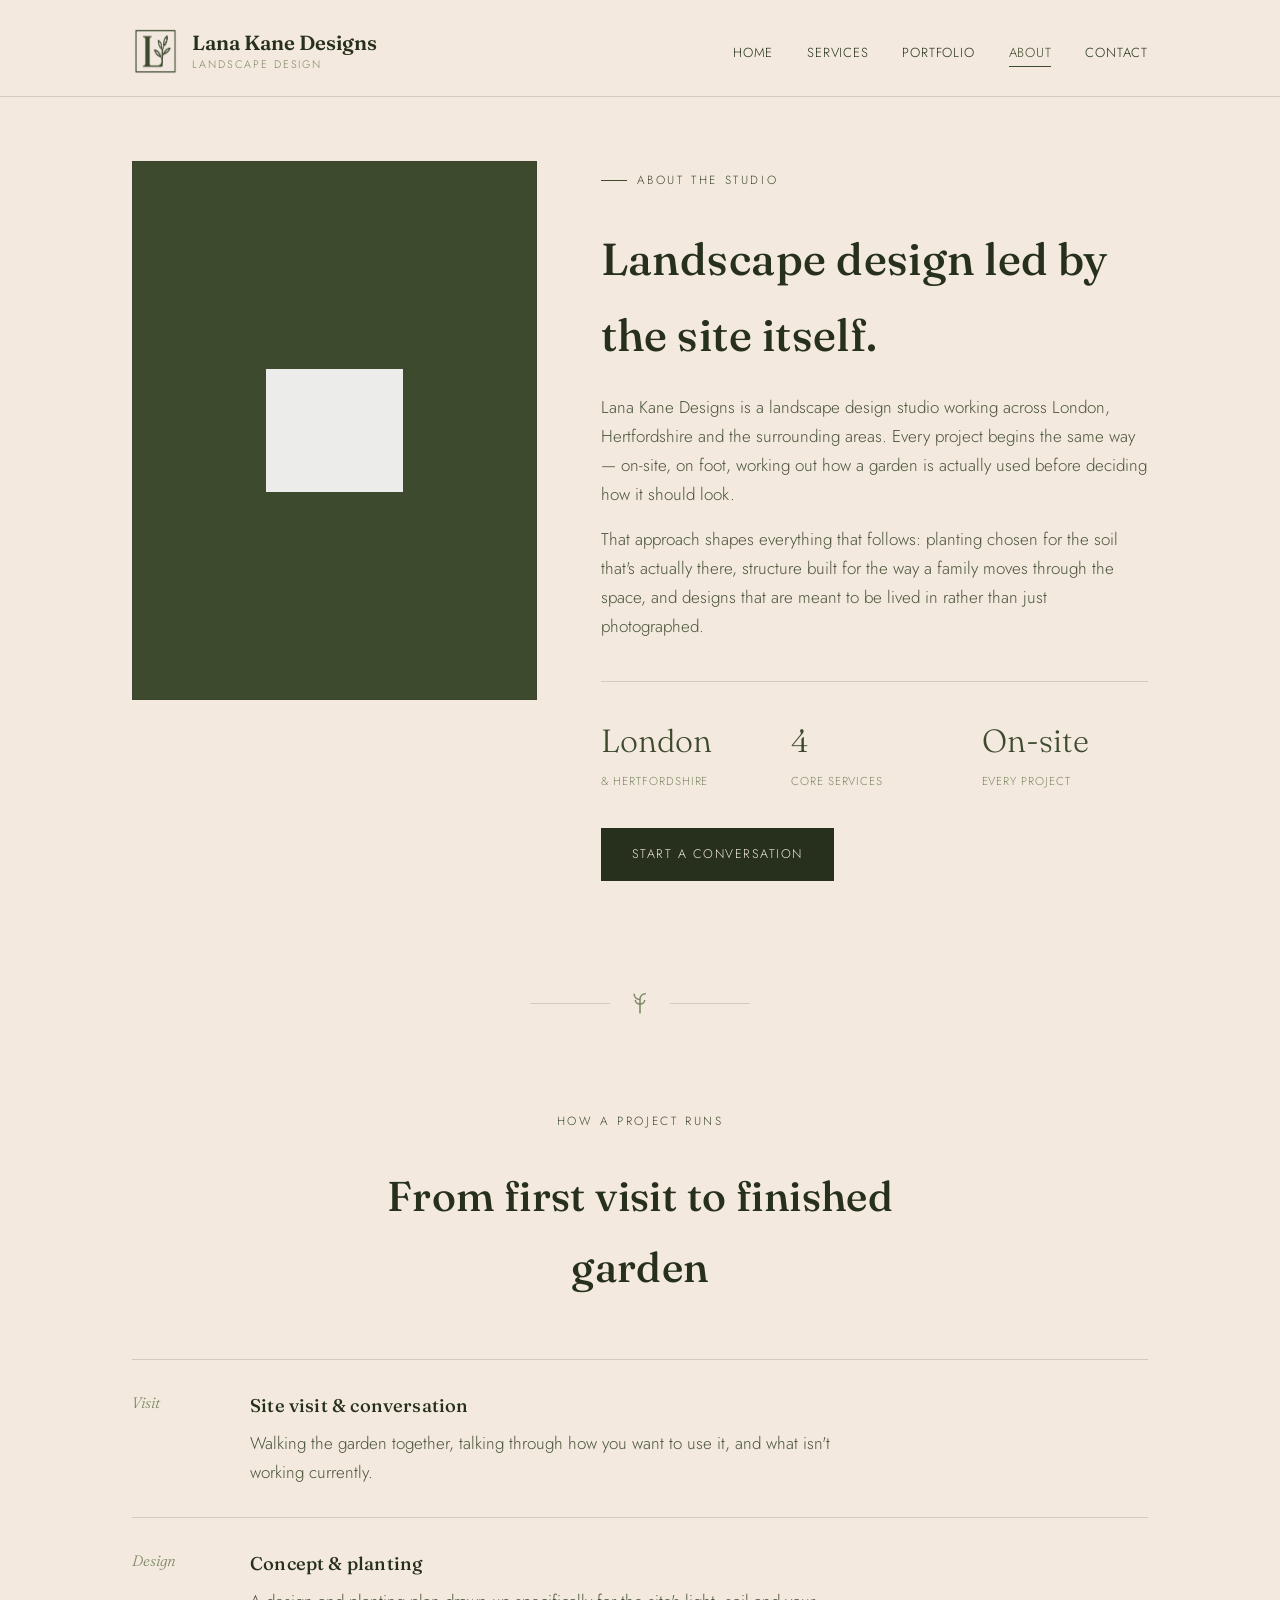
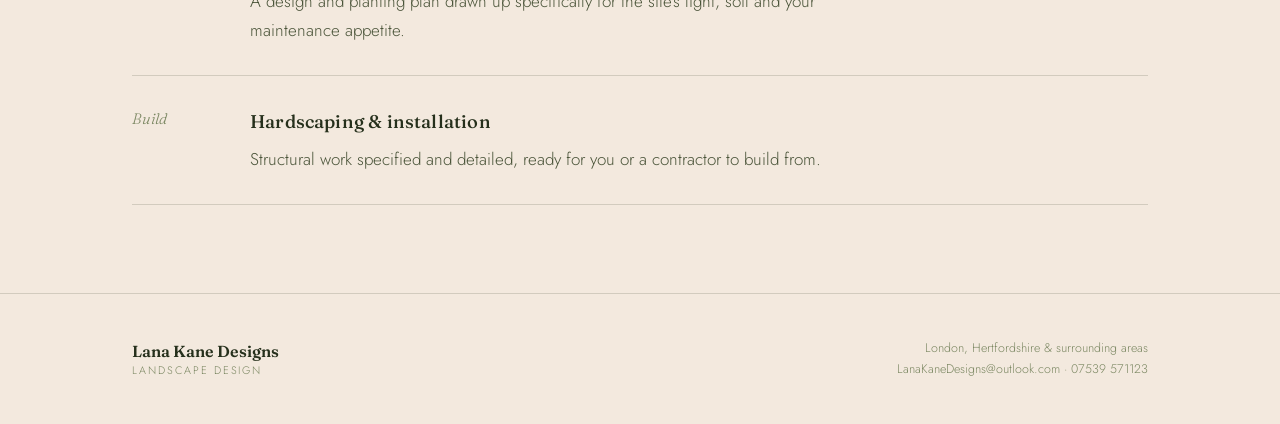
==== about.html @ eac9312f "Add files via upload" ====
<!DOCTYPE html>
<html lang="en">
<head>
<meta charset="UTF-8">
<meta name="viewport" content="width=device-width, initial-scale=1.0">
<title>About — Lana Kane Designs</title>
<meta name="description" content="About Lana Kane Designs, a landscape design studio working across London, Hertfordshire and the surrounding areas.">
<link rel="icon" href="images/logo.png">
<link rel="stylesheet" href="style.css">
</head>
<body>

<header class="site-header">
  <div class="wrap header-inner">
    <a href="index.html" class="brand">
      <img src="images/logo.png" alt="Lana Kane Designs logo">
      <span class="brand-text">
        <span class="brand-name">Lana Kane Designs</span>
        <span class="brand-sub">Landscape Design</span>
      </span>
    </a>
    <nav aria-label="Primary">
      <ul>
        <li><a href="index.html">Home</a></li>
        <li><a href="services.html">Services</a></li>
        <li><a href="portfolio.html">Portfolio</a></li>
        <li><a href="about.html" class="active">About</a></li>
        <li><a href="contact.html">Contact</a></li>
      </ul>
    </nav>
  </div>
</header>

<main>
  <section style="padding-top:64px;">
    <div class="wrap about-grid">
      <div class="about-portrait" aria-hidden="true">
        <img src="images/logo.png" alt="">
      </div>
      <div>
        <span class="eyebrow">About the studio</span>
        <h1 style="font-family:'Fraunces',serif; font-weight:500; font-size:clamp(2rem,3.6vw,2.8rem); margin-top:12px;">Landscape design led by the site itself.</h1>
        <p style="margin-top:20px; color:#4a5439;">Lana Kane Designs is a landscape design studio working across London, Hertfordshire and the surrounding areas. Every project begins the same way — on-site, on foot, working out how a garden is actually used before deciding how it should look.</p>
        <p style="margin-top:16px; color:#4a5439;">That approach shapes everything that follows: planting chosen for the soil that's actually there, structure built for the way a family moves through the space, and designs that are meant to be lived in rather than just photographed.</p>

        <div class="about-stats">
          <div class="about-stat">
            <div class="num">London</div>
            <div class="label">&amp; Hertfordshire</div>
          </div>
          <div class="about-stat">
            <div class="num">4</div>
            <div class="label">Core services</div>
          </div>
          <div class="about-stat">
            <div class="num">On-site</div>
            <div class="label">Every project</div>
          </div>
        </div>

        <a href="contact.html" class="btn" style="margin-top:36px;">Start a conversation</a>
      </div>
    </div>
  </section>

  <div class="sprig-divider" style="margin:20px auto 0;" aria-hidden="true">
    <span class="line"></span>
    <svg viewBox="0 0 24 24" fill="none" stroke="currentColor" stroke-width="1.3"><path d="M12 21V9M12 9c0-3 2-5 5-5M12 9C9 9 7 7 7 4M12 13c2.2 0 4-1.6 4-3.5M12 13c-2.2 0-4-1.6-4-3.5"/></svg>
    <span class="line"></span>
  </div>

  <section>
    <div class="wrap">
      <div class="section-head">
        <span class="eyebrow">How a project runs</span>
        <h2>From first visit to finished garden</h2>
      </div>
      <div class="approach-list">
        <div class="approach-row">
          <span class="stage">Visit</span>
          <div>
            <h3>Site visit &amp; conversation</h3>
            <p>Walking the garden together, talking through how you want to use it, and what isn't working currently.</p>
          </div>
        </div>
        <div class="approach-row">
          <span class="stage">Design</span>
          <div>
            <h3>Concept &amp; planting</h3>
            <p>A design and planting plan drawn up specifically for the site's light, soil and your maintenance appetite.</p>
          </div>
        </div>
        <div class="approach-row">
          <span class="stage">Build</span>
          <div>
            <h3>Hardscaping &amp; installation</h3>
            <p>Structural work specified and detailed, ready for you or a contractor to build from.</p>
          </div>
        </div>
      </div>
    </div>
  </section>
</main>

<footer>
  <div class="wrap footer-inner">
    <div class="brand-text">
      <span class="brand-name">Lana Kane Designs</span>
      <span class="brand-sub">Landscape Design</span>
    </div>
    <div class="footer-meta">
      London, Hertfordshire &amp; surrounding areas<br>
      LanaKaneDesigns@outlook.com · 07539 571123
    </div>
  </div>
</footer>

</body>
</html>
---- style.css ----
/* ============================================================
   Lana Kane Designs — Landscape Design
   Palette: cream #F3E9DE, ink-green #26301C, forest #3E4A2E,
            sage #7C8863, paper #FBF7F1
   Type: "Fraunces" (display) + "Jost" (body/utility)
   ============================================================ */

@import url('https://fonts.googleapis.com/css2?family=Fraunces:opsz,wght@9..144,300;9..144,400;9..144,500;9..144,600&family=Jost:wght@300;400;500&display=swap');

:root {
  --cream: #F3E9DE;
  --paper: #FBF7F1;
  --ink: #26301C;
  --forest: #3E4A2E;
  --sage: #7C8863;
  --sage-light: #A7B08F;
  --line: rgba(38, 48, 28, 0.16);
  --max: 1080px;
}

* { box-sizing: border-box; }

html { scroll-behavior: smooth; }

body {
  margin: 0;
  background: var(--cream);
  color: var(--ink);
  font-family: 'Jost', sans-serif;
  font-weight: 300;
  font-size: 17px;
  line-height: 1.7;
  -webkit-font-smoothing: antialiased;
}

h1, h2, h3, .display {
  font-family: 'Fraunces', serif;
  font-weight: 500;
  color: var(--ink);
  letter-spacing: 0.01em;
  margin: 0;
}

a { color: inherit; text-decoration: none; }

img { max-width: 100%; display: block; }

.wrap {
  max-width: var(--max);
  margin: 0 auto;
  padding: 0 32px;
}

/* ---------- Header / Nav ---------- */

.site-header {
  padding: 28px 0 0;
  border-bottom: 1px solid var(--line);
}

.header-inner {
  display: flex;
  align-items: center;
  justify-content: space-between;
  padding-bottom: 22px;
  gap: 24px;
}

.brand {
  display: flex;
  align-items: center;
  gap: 14px;
}

.brand img {
  width: 46px;
  height: 46px;
}

.brand-text {
  display: flex;
  flex-direction: column;
  line-height: 1.15;
}

.brand-name {
  font-family: 'Fraunces', serif;
  font-size: 1.28rem;
  font-weight: 600;
}

.brand-sub {
  font-size: 0.68rem;
  letter-spacing: 0.18em;
  text-transform: uppercase;
  color: var(--sage);
  margin-top: 3px;
}

nav ul {
  list-style: none;
  display: flex;
  gap: 34px;
  margin: 0;
  padding: 0;
}

nav a {
  font-size: 0.82rem;
  letter-spacing: 0.06em;
  text-transform: uppercase;
  position: relative;
  padding-bottom: 4px;
}

nav a.active,
nav a:hover {
  color: var(--forest);
}

nav a.active::after {
  content: "";
  position: absolute;
  left: 0; right: 0; bottom: -1px;
  height: 1px;
  background: var(--forest);
}

.nav-toggle { display: none; }

@media (max-width: 720px) {
  .header-inner { flex-wrap: wrap; }
  nav ul { gap: 20px; flex-wrap: wrap; }
}

/* ---------- Signature sprig divider ---------- */

.sprig-divider {
  display: flex;
  align-items: center;
  justify-content: center;
  gap: 16px;
  margin: 0 auto;
  width: 100%;
  max-width: 220px;
  color: var(--sage);
}

.sprig-divider .line {
  flex: 1;
  height: 1px;
  background: var(--line);
}

.sprig-divider svg { width: 28px; height: 28px; flex-shrink: 0; }

/* ---------- Hero ---------- */

.hero {
  padding: 88px 0 76px;
  position: relative;
  overflow: hidden;
}

.hero-grain {
  position: absolute;
  inset: 0;
  pointer-events: none;
  background:
    radial-gradient(circle at 82% 12%, rgba(124,136,99,0.14), transparent 45%),
    radial-gradient(circle at 6% 90%, rgba(62,74,46,0.10), transparent 40%);
}

.hero-inner {
  position: relative;
  display: grid;
  grid-template-columns: 1.1fr 0.9fr;
  gap: 56px;
  align-items: center;
}

.eyebrow {
  font-size: 0.74rem;
  letter-spacing: 0.22em;
  text-transform: uppercase;
  color: var(--forest);
  margin-bottom: 18px;
  display: inline-flex;
  align-items: center;
  gap: 10px;
}

.eyebrow::before {
  content: "";
  width: 26px; height: 1px;
  background: var(--forest);
}

.hero h1 {
  font-size: clamp(2.6rem, 5vw, 4rem);
  line-height: 1.04;
  font-weight: 500;
}

.hero h1 em {
  font-style: italic;
  color: var(--forest);
  font-weight: 400;
}

.hero-lede {
  margin-top: 22px;
  max-width: 46ch;
  font-size: 1.08rem;
  color: #40492f;
}

.hero-cta {
  margin-top: 34px;
  display: flex;
  gap: 18px;
  flex-wrap: wrap;
  align-items: center;
}

.hero-visual {
  position: relative;
  aspect-ratio: 4/5;
  border: 1px solid var(--line);
  padding: 18px;
}

.hero-visual-inner {
  width: 100%;
  height: 100%;
  background: var(--forest);
  display: flex;
  align-items: center;
  justify-content: center;
  position: relative;
  overflow: hidden;
}

.hero-visual-inner img {
  width: 42%;
  filter: brightness(0) invert(1);
  opacity: 0.92;
}

.hero-visual-caption {
  position: absolute;
  bottom: -1px; left: -1px; right: -1px;
  border: 1px solid var(--line);
  border-top: none;
  background: var(--paper);
  padding: 12px 16px;
  font-size: 0.72rem;
  letter-spacing: 0.1em;
  text-transform: uppercase;
  color: var(--sage);
  transform: translateY(100%);
  display: none;
}

/* ---------- Buttons ---------- */

.btn {
  display: inline-flex;
  align-items: center;
  gap: 10px;
  padding: 15px 30px;
  font-size: 0.78rem;
  letter-spacing: 0.12em;
  text-transform: uppercase;
  border: 1px solid var(--ink);
  background: var(--ink);
  color: var(--cream);
  transition: background 0.25s ease, color 0.25s ease, border-color 0.25s ease;
}

.btn:hover { background: var(--forest); border-color: var(--forest); }

.btn-ghost {
  background: transparent;
  color: var(--ink);
  border: 1px solid var(--ink);
}

.btn-ghost:hover {
  background: var(--ink);
  color: var(--cream);
}

/* ---------- Section scaffolding ---------- */

section { padding: 88px 0; }

.section-head {
  text-align: center;
  max-width: 620px;
  margin: 0 auto 56px;
}

.section-head .eyebrow { justify-content: center; }
.section-head .eyebrow::before { display: none; }
.section-head .eyebrow {
  gap: 0;
}

.section-head h2 {
  font-size: clamp(1.9rem, 3.4vw, 2.6rem);
  margin-top: 12px;
}

.section-head p {
  margin-top: 16px;
  color: #4a5439;
}

.band { background: var(--paper); border-top: 1px solid var(--line); border-bottom: 1px solid var(--line); }
.band-dark { background: var(--forest); color: var(--cream); }
.band-dark h2, .band-dark h3 { color: var(--cream); }

/* ---------- Service cards ---------- */

.grid-4 {
  display: grid;
  grid-template-columns: repeat(4, 1fr);
  gap: 1px;
  background: var(--line);
  border: 1px solid var(--line);
}

.service-card {
  background: var(--cream);
  padding: 40px 26px;
  text-align: left;
}

.service-num {
  font-family: 'Fraunces', serif;
  font-style: italic;
  font-size: 0.95rem;
  color: var(--sage);
  margin-bottom: 22px;
  display: block;
}

.service-card h3 {
  font-size: 1.22rem;
  margin-bottom: 12px;
}

.service-card p {
  font-size: 0.92rem;
  color: #4a5439;
  margin: 0;
}

@media (max-width: 880px) {
  .grid-4 { grid-template-columns: 1fr 1fr; }
}
@media (max-width: 560px) {
  .grid-4 { grid-template-columns: 1fr; }
  .hero-inner { grid-template-columns: 1fr; }
}

/* ---------- Process / approach list ---------- */

.approach-list {
  display: flex;
  flex-direction: column;
}

.approach-row {
  display: grid;
  grid-template-columns: 90px 1fr;
  gap: 28px;
  padding: 30px 0;
  border-top: 1px solid var(--line);
}

.approach-row:last-child { border-bottom: 1px solid var(--line); }

.approach-row .stage {
  font-family: 'Fraunces', serif;
  font-style: italic;
  color: var(--sage);
  font-size: 0.95rem;
}

.approach-row h3 { font-size: 1.15rem; margin-bottom: 8px; }
.approach-row p { margin: 0; color: #4a5439; max-width: 60ch; }

@media (max-width: 640px) {
  .approach-row { grid-template-columns: 1fr; gap: 8px; }
}

/* ---------- Gallery ---------- */

.gallery-grid {
  display: grid;
  grid-template-columns: repeat(3, 1fr);
  gap: 22px;
}

.gallery-item {
  aspect-ratio: 4/3;
  background: var(--forest);
  position: relative;
  overflow: hidden;
  display: flex;
  align-items: flex-end;
}

.gallery-item::before {
  content: "";
  position: absolute;
  inset: 0;
  background: linear-gradient(160deg, rgba(255,255,255,0.06), transparent 60%);
}

.gallery-item.tall { grid-row: span 2; aspect-ratio: auto; }

.gallery-caption {
  position: relative;
  padding: 18px 20px;
  color: var(--cream);
  font-size: 0.78rem;
  letter-spacing: 0.06em;
  text-transform: uppercase;
}

@media (max-width: 760px) {
  .gallery-grid { grid-template-columns: 1fr 1fr; }
  .gallery-item.tall { grid-row: span 1; }
}
@media (max-width: 520px) {
  .gallery-grid { grid-template-columns: 1fr; }
}

/* ---------- About ---------- */

.about-grid {
  display: grid;
  grid-template-columns: 0.85fr 1.15fr;
  gap: 64px;
  align-items: start;
}

.about-portrait {
  aspect-ratio: 3/4;
  background: var(--forest);
  border: 1px solid var(--line);
  display: flex;
  align-items: center;
  justify-content: center;
}
.about-portrait img { width: 34%; filter: brightness(0) invert(1); opacity: 0.9; }

.about-stats {
  display: grid;
  grid-template-columns: repeat(3, 1fr);
  gap: 24px;
  margin-top: 40px;
  padding-top: 32px;
  border-top: 1px solid var(--line);
}

.about-stat .num {
  font-family: 'Fraunces', serif;
  font-size: 2rem;
  color: var(--forest);
}
.about-stat .label {
  font-size: 0.72rem;
  letter-spacing: 0.08em;
  text-transform: uppercase;
  color: var(--sage);
  margin-top: 4px;
}

@media (max-width: 760px) {
  .about-grid { grid-template-columns: 1fr; }
}

/* ---------- Contact ---------- */

.contact-grid {
  display: grid;
  grid-template-columns: 1fr 1fr;
  gap: 64px;
}

.contact-detail {
  display: flex;
  gap: 18px;
  padding: 22px 0;
  border-top: 1px solid var(--line);
}
.contact-detail:last-child { border-bottom: 1px solid var(--line); }

.contact-detail svg { width: 20px; height: 20px; flex-shrink: 0; color: var(--forest); margin-top: 3px; }

.contact-detail .label {
  font-size: 0.7rem;
  letter-spacing: 0.1em;
  text-transform: uppercase;
  color: var(--sage);
  margin-bottom: 4px;
}
.contact-detail .value { font-size: 1.02rem; }

form { display: flex; flex-direction: column; gap: 20px; }

.field label {
  display: block;
  font-size: 0.7rem;
  letter-spacing: 0.1em;
  text-transform: uppercase;
  color: var(--sage);
  margin-bottom: 8px;
}

.field input,
.field textarea {
  width: 100%;
  background: var(--paper);
  border: 1px solid var(--line);
  padding: 13px 14px;
  font-family: 'Jost', sans-serif;
  font-size: 0.98rem;
  color: var(--ink);
}

.field input:focus,
.field textarea:focus {
  outline: 2px solid var(--forest);
  outline-offset: 1px;
}

.field textarea { resize: vertical; min-height: 120px; }

@media (max-width: 760px) {
  .contact-grid { grid-template-columns: 1fr; }
}

/* ---------- Footer ---------- */

footer {
  border-top: 1px solid var(--line);
  padding: 44px 0;
}

.footer-inner {
  display: flex;
  align-items: center;
  justify-content: space-between;
  flex-wrap: wrap;
  gap: 16px;
}

.footer-inner .brand-name { font-size: 1rem; }

.footer-meta {
  font-size: 0.78rem;
  color: var(--sage);
  text-align: right;
}

/* ---------- Page intro (non-home pages) ---------- */

.page-intro {
  padding: 64px 0 0;
}
.page-intro .eyebrow { justify-content: flex-start; }
.page-intro h1 {
  font-size: clamp(2.2rem, 4.4vw, 3.2rem);
  margin-top: 14px;
}
.page-intro p {
  margin-top: 18px;
  max-width: 58ch;
  color: #40492f;
  font-size: 1.03rem;
}

/* ---------- Reduced motion ---------- */

@media (prefers-reduced-motion: reduce) {
  html { scroll-behavior: auto; }
  * { transition: none !important; }
}

/* ---------- Focus visibility ---------- */

a:focus-visible, button:focus-visible, input:focus-visible, textarea:focus-visible {
  outline: 2px solid var(--forest);
  outline-offset: 2px;
}
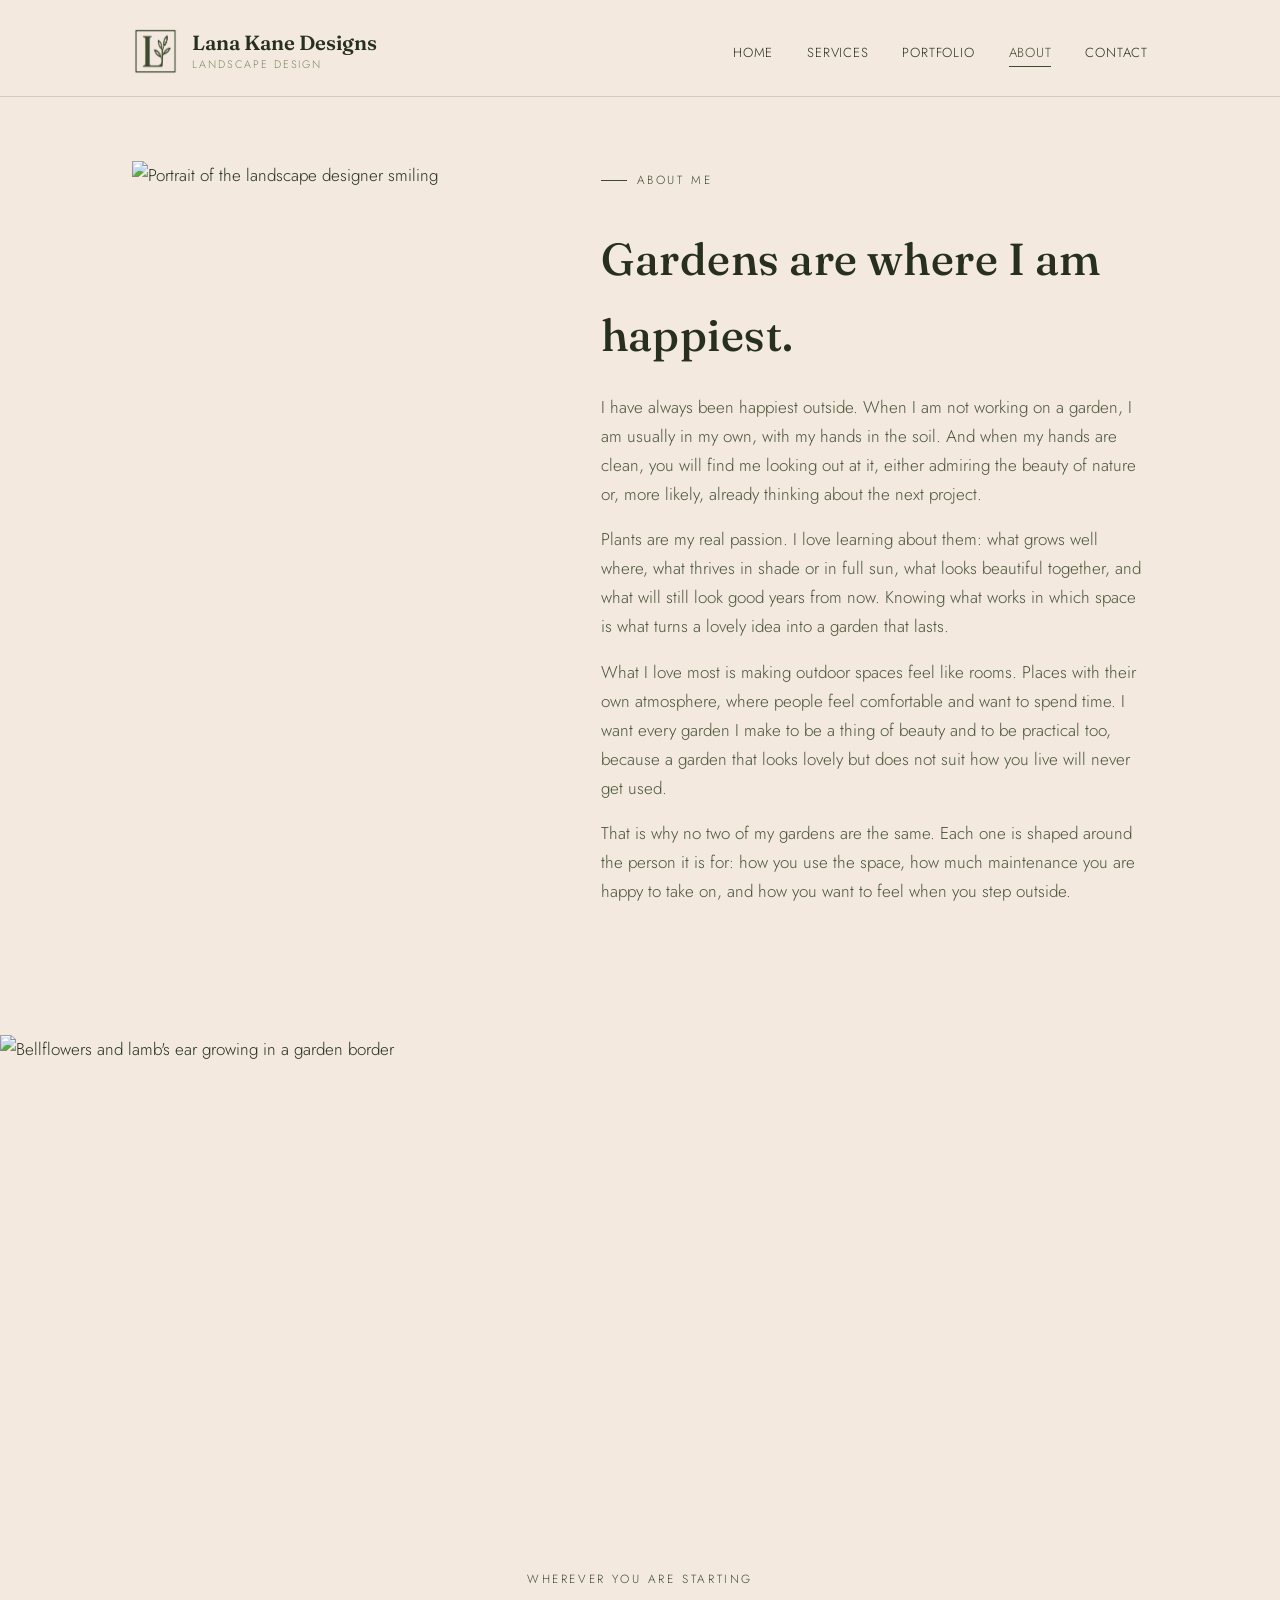
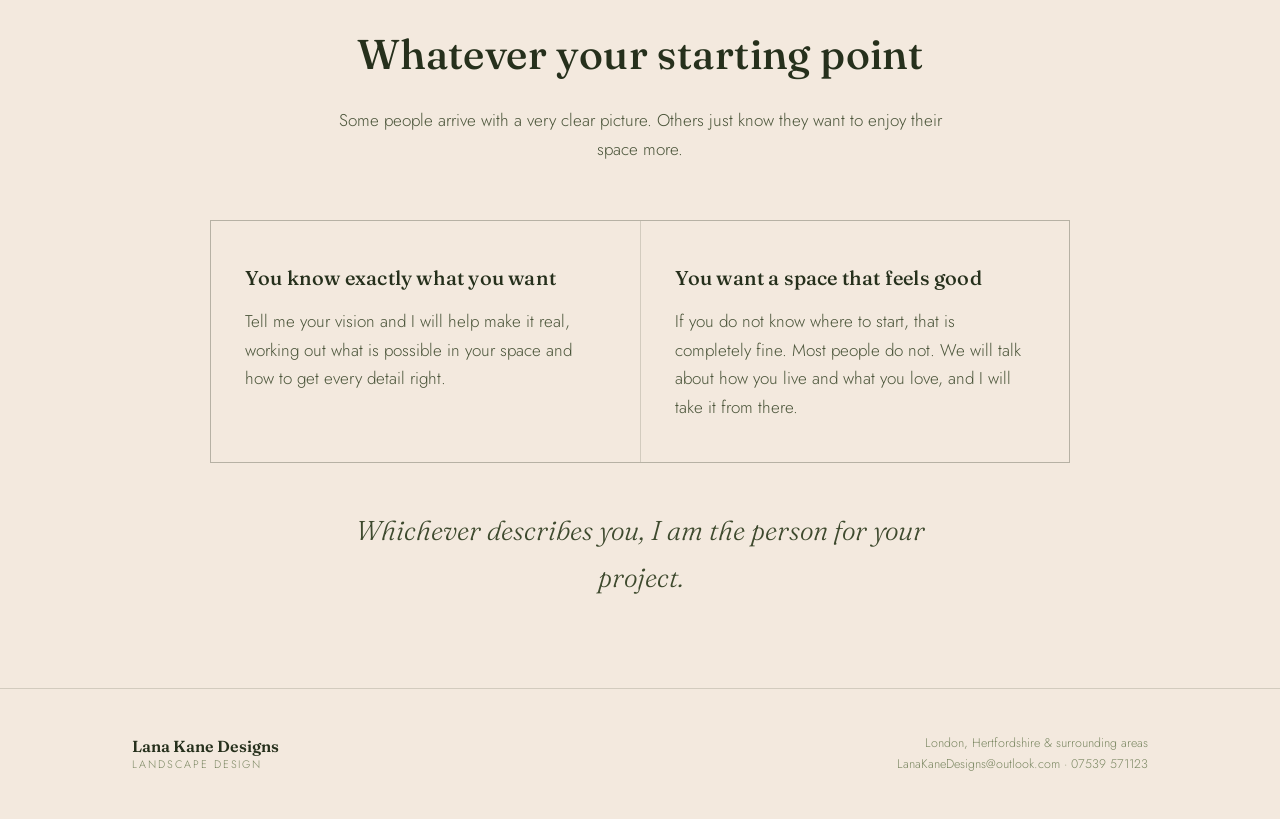
==== commit a421307b: "Add files via upload" ====
--- a/about.html
+++ b/about.html
@@ -3,8 +3,8 @@
 <head>
 <meta charset="UTF-8">
 <meta name="viewport" content="width=device-width, initial-scale=1.0">
-<title>About — Lana Kane Designs</title>
-<meta name="description" content="About Lana Kane Designs, a landscape design studio working across London, Hertfordshire and the surrounding areas.">
+<title>About | Lana Kane Designs</title>
+<meta name="description" content="About the landscape designer behind Lana Kane Designs: a passion for plants, outdoor spaces and gardens made around the person they are for.">
 <link rel="icon" href="images/logo.png">
 <link rel="stylesheet" href="style.css">
 </head>
@@ -32,74 +32,48 @@
 </header>
 
 <main>
+
   <section style="padding-top:64px;">
     <div class="wrap about-grid">
-      <div class="about-portrait" aria-hidden="true">
-        <img src="images/logo.png" alt="">
+      <div class="about-photo">
+        <img src="images/about-portrait.jpg" alt="Portrait of the landscape designer smiling">
       </div>
       <div>
-        <span class="eyebrow">About the studio</span>
-        <h1 style="font-family:'Fraunces',serif; font-weight:500; font-size:clamp(2rem,3.6vw,2.8rem); margin-top:12px;">Landscape design led by the site itself.</h1>
-        <p style="margin-top:20px; color:#4a5439;">Lana Kane Designs is a landscape design studio working across London, Hertfordshire and the surrounding areas. Every project begins the same way — on-site, on foot, working out how a garden is actually used before deciding how it should look.</p>
-        <p style="margin-top:16px; color:#4a5439;">That approach shapes everything that follows: planting chosen for the soil that's actually there, structure built for the way a family moves through the space, and designs that are meant to be lived in rather than just photographed.</p>
-
-        <div class="about-stats">
-          <div class="about-stat">
-            <div class="num">London</div>
-            <div class="label">&amp; Hertfordshire</div>
-          </div>
-          <div class="about-stat">
-            <div class="num">4</div>
-            <div class="label">Core services</div>
-          </div>
-          <div class="about-stat">
-            <div class="num">On-site</div>
-            <div class="label">Every project</div>
-          </div>
-        </div>
-
-        <a href="contact.html" class="btn" style="margin-top:36px;">Start a conversation</a>
+        <span class="eyebrow">About me</span>
+        <h1 style="font-family:'Fraunces',serif; font-weight:500; font-size:clamp(2rem,3.6vw,2.8rem); margin-top:12px;">Gardens are where I am happiest.</h1>
+        <p style="margin-top:20px; color:#4a5439;">I have always been happiest outside. When I am not working on a garden, I am usually in my own, with my hands in the soil. And when my hands are clean, you will find me looking out at it, either admiring the beauty of nature or, more likely, already thinking about the next project.</p>
+        <p style="margin-top:16px; color:#4a5439;">Plants are my real passion. I love learning about them: what grows well where, what thrives in shade or in full sun, what looks beautiful together, and what will still look good years from now. Knowing what works in which space is what turns a lovely idea into a garden that lasts.</p>
+        <p style="margin-top:16px; color:#4a5439;">What I love most is making outdoor spaces feel like rooms. Places with their own atmosphere, where people feel comfortable and want to spend time. I want every garden I make to be a thing of beauty and to be practical too, because a garden that looks lovely but does not suit how you live will never get used.</p>
+        <p style="margin-top:16px; color:#4a5439;">That is why no two of my gardens are the same. Each one is shaped around the person it is for: how you use the space, how much maintenance you are happy to take on, and how you want to feel when you step outside.</p>
       </div>
     </div>
   </section>
 
-  <div class="sprig-divider" style="margin:20px auto 0;" aria-hidden="true">
-    <span class="line"></span>
-    <svg viewBox="0 0 24 24" fill="none" stroke="currentColor" stroke-width="1.3"><path d="M12 21V9M12 9c0-3 2-5 5-5M12 9C9 9 7 7 7 4M12 13c2.2 0 4-1.6 4-3.5M12 13c-2.2 0-4-1.6-4-3.5"/></svg>
-    <span class="line"></span>
+  <div class="flower-banner">
+    <img src="images/about-flowers.jpg" alt="Bellflowers and lamb's ear growing in a garden border">
   </div>
 
   <section>
     <div class="wrap">
       <div class="section-head">
-        <span class="eyebrow">How a project runs</span>
-        <h2>From first visit to finished garden</h2>
+        <span class="eyebrow">Wherever you are starting</span>
+        <h2>Whatever your starting point</h2>
+        <p>Some people arrive with a very clear picture. Others just know they want to enjoy their space more.</p>
       </div>
-      <div class="approach-list">
-        <div class="approach-row">
-          <span class="stage">Visit</span>
-          <div>
-            <h3>Site visit &amp; conversation</h3>
-            <p>Walking the garden together, talking through how you want to use it, and what isn't working currently.</p>
-          </div>
+      <div class="duo">
+        <div class="duo-panel">
+          <h3>You know exactly what you want</h3>
+          <p>Tell me your vision and I will help make it real, working out what is possible in your space and how to get every detail right.</p>
         </div>
-        <div class="approach-row">
-          <span class="stage">Design</span>
-          <div>
-            <h3>Concept &amp; planting</h3>
-            <p>A design and planting plan drawn up specifically for the site's light, soil and your maintenance appetite.</p>
-          </div>
-        </div>
-        <div class="approach-row">
-          <span class="stage">Build</span>
-          <div>
-            <h3>Hardscaping &amp; installation</h3>
-            <p>Structural work specified and detailed, ready for you or a contractor to build from.</p>
-          </div>
+        <div class="duo-panel">
+          <h3>You want a space that feels good</h3>
+          <p>If you do not know where to start, that is completely fine. Most people do not. We will talk about how you live and what you love, and I will take it from there.</p>
         </div>
       </div>
+      <p class="about-closing">Whichever describes you, I am the person for your project.</p>
     </div>
   </section>
+
 </main>
 
 <footer>
--- a/style.css
+++ b/style.css
@@ -598,3 +598,329 @@
   outline: 2px solid var(--forest);
   outline-offset: 2px;
 }
+
+/* ---------- Services list (large numerals) ---------- */
+
+.service-list { display: flex; flex-direction: column; }
+
+.service-item {
+  display: grid;
+  grid-template-columns: 110px 1fr;
+  gap: 28px;
+  padding: 48px 0;
+  border-top: 1px solid var(--line);
+}
+.service-item:last-child { border-bottom: 1px solid var(--line); }
+
+.service-item .num {
+  font-family: 'Fraunces', serif;
+  font-style: italic;
+  font-size: 2.6rem;
+  line-height: 1;
+  color: var(--sage);
+}
+
+.service-item h3 { font-size: 1.7rem; margin-bottom: 14px; }
+.service-item p { margin: 0; color: #4a5439; max-width: 62ch; }
+
+.service-item .best-for {
+  margin-top: 18px;
+  padding-top: 16px;
+  border-top: 1px solid var(--line);
+  font-size: 0.92rem;
+  color: var(--forest);
+}
+.service-item .best-for span {
+  font-size: 0.7rem;
+  letter-spacing: 0.14em;
+  text-transform: uppercase;
+  color: var(--sage);
+  margin-right: 8px;
+}
+
+@media (max-width: 640px) {
+  .service-item { grid-template-columns: 1fr; gap: 10px; }
+}
+
+/* ---------- Two panel blocks ---------- */
+
+.duo {
+  display: grid;
+  grid-template-columns: 1fr 1fr;
+  gap: 1px;
+  background: var(--line);
+  border: 1px solid var(--line);
+  max-width: 860px;
+  margin: 0 auto;
+}
+.duo-panel { background: var(--cream); padding: 40px 34px; }
+.band .duo-panel { background: var(--paper); }
+.duo-panel h3 { font-size: 1.25rem; margin-bottom: 12px; }
+.duo-panel p { margin: 0; color: #4a5439; }
+
+.about-closing {
+  text-align: center;
+  margin: 44px auto 0;
+  font-family: 'Fraunces', serif;
+  font-style: italic;
+  font-size: clamp(1.3rem, 2.4vw, 1.7rem);
+  color: var(--forest);
+  max-width: 34ch;
+}
+
+@media (max-width: 640px) {
+  .duo { grid-template-columns: 1fr; }
+}
+
+/* ---------- Five card service grid (3 over 2) ---------- */
+
+.grid-5 {
+  display: grid;
+  grid-template-columns: repeat(6, 1fr);
+  gap: 1px;
+  background: var(--line);
+  border: 1px solid var(--line);
+}
+.grid-5 .service-card:nth-child(-n+3) { grid-column: span 2; }
+.grid-5 .service-card:nth-child(n+4) { grid-column: span 3; }
+
+@media (max-width: 880px) {
+  .grid-5 { grid-template-columns: 1fr 1fr; }
+  .grid-5 .service-card:nth-child(n) { grid-column: span 1; }
+  .grid-5 .service-card:last-child { grid-column: span 2; }
+}
+@media (max-width: 560px) {
+  .grid-5 { grid-template-columns: 1fr; }
+  .grid-5 .service-card:last-child { grid-column: span 1; }
+}
+
+/* ---------- About page photo and flower banner ---------- */
+
+.about-photo { margin: 0; }
+.about-photo img {
+  display: block;
+  width: 100%;
+  height: auto;
+}
+
+.flower-banner { margin-top: 24px; }
+.flower-banner img {
+  display: block;
+  width: 100%;
+  height: clamp(220px, 38vw, 440px);
+  object-fit: cover;
+  object-position: 50% 50%;
+}
+
+/* ---------- Before and after feature (full, uncropped photos) ---------- */
+
+.ba { margin-bottom: 72px; }
+
+.ba-head { margin-bottom: 22px; }
+.ba-head h2 { font-size: clamp(1.5rem, 2.8vw, 2rem); }
+
+.ba-pair {
+  display: flex;
+  gap: 22px;
+  align-items: flex-start;
+}
+
+/* each photo's width/height ratio is set as --r so both photos end up the same height */
+.ba-fig {
+  flex: var(--r, 1) 1 0;
+  margin: 0;
+  position: relative;
+  min-width: 0;
+}
+.ba-fig img {
+  width: 100%;
+  height: auto;
+  display: block;
+}
+.ba-fig figcaption {
+  position: absolute;
+  left: 16px;
+  top: 16px;
+  padding: 7px 14px;
+  background: var(--cream);
+  color: var(--ink);
+  font-size: 0.72rem;
+  letter-spacing: 0.14em;
+  text-transform: uppercase;
+}
+
+@media (max-width: 560px) {
+  .ba-pair { flex-direction: column; }
+  .ba-fig { flex: none; width: 100%; }
+}
+
+/* ---------- Single project feature (full, uncropped photo) ---------- */
+
+.project { margin-bottom: 72px; }
+.project:last-child { margin-bottom: 0; }
+.project img {
+  display: block;
+  width: 100%;
+  height: auto;
+}
+
+/* second row of photos within one project */
+.ba-pair + .ba-pair { margin-top: 22px; }
+
+/* ---------- Photos on the home, services and contact pages (shown whole, never cropped) ---------- */
+
+.hero-photo { margin: 0; }
+.hero-photo img {
+  display: block;
+  width: 100%;
+  height: auto;
+  box-shadow: 0 28px 50px -30px rgba(38, 48, 28, 0.45);
+}
+
+.services-intro {
+  display: grid;
+  grid-template-columns: 1fr 270px;
+  gap: 56px;
+  align-items: end;
+}
+.si-photo { margin: 0; }
+.si-photo img { display: block; width: 100%; height: auto; }
+
+.contact-photo { margin: 36px 0 0; max-width: 360px; }
+.contact-photo img { display: block; width: 100%; height: auto; }
+
+@media (max-width: 760px) {
+  .services-intro { grid-template-columns: 1fr; gap: 32px; }
+  .si-photo { max-width: 240px; }
+}
+
+
+/* ---------- Service tiles ---------- */
+
+.tiles {
+  display: grid;
+  grid-template-columns: repeat(6, 1fr);
+  gap: 28px;
+}
+.tile {
+  grid-column: span 2;
+  background: var(--paper);
+  border: 1px solid var(--line);
+  display: flex;
+  flex-direction: column;
+}
+.tile:nth-child(n+4) { grid-column: span 3; }
+.tile img {
+  display: block;
+  width: 100%;
+  aspect-ratio: 3 / 2;
+  object-fit: cover;
+}
+.tile-body { padding: 26px 26px 30px; }
+.tile h3 { font-size: 1.3rem; margin-bottom: 10px; }
+.tile p { margin: 0; color: #4a5439; font-size: 0.95rem; }
+.tile .tile-best {
+  margin-top: 16px;
+  padding-top: 14px;
+  border-top: 1px solid var(--line);
+  font-size: 0.88rem;
+  color: var(--forest);
+}
+.tile .tile-best span {
+  font-size: 0.68rem;
+  letter-spacing: 0.14em;
+  text-transform: uppercase;
+  color: var(--sage);
+  margin-right: 8px;
+}
+
+@media (max-width: 880px) {
+  .tiles { grid-template-columns: 1fr 1fr; }
+  .tile, .tile:nth-child(n+4) { grid-column: span 1; }
+  .tile:last-child { grid-column: span 2; }
+}
+@media (max-width: 560px) {
+  .tiles { grid-template-columns: 1fr; }
+  .tile:last-child { grid-column: span 1; }
+}
+
+/* ---------- Portfolio: cover photos that open the full project ---------- */
+
+.project-grid {
+  display: grid;
+  grid-template-columns: 1fr 1fr;
+  gap: 28px;
+}
+.project-card {
+  position: relative;
+  display: block;
+  padding: 0;
+  border: 0;
+  background: var(--forest);
+  cursor: pointer;
+  aspect-ratio: 4 / 3;
+  overflow: hidden;
+  font: inherit;
+  text-align: left;
+  color: var(--cream);
+}
+.project-card img {
+  display: block;
+  width: 100%;
+  height: 100%;
+  object-fit: cover;
+  transition: transform 0.6s ease;
+}
+.project-card:hover img,
+.project-card:focus-visible img { transform: scale(1.04); }
+.project-card-label {
+  position: absolute;
+  left: 0; right: 0; bottom: 0;
+  padding: 64px 24px 22px;
+  background: linear-gradient(to top, rgba(26, 34, 18, 0.85), rgba(26, 34, 18, 0));
+  display: flex;
+  flex-direction: column;
+  gap: 4px;
+}
+.pc-title { font-family: 'Fraunces', serif; font-size: 1.35rem; }
+.pc-more {
+  font-size: 0.72rem;
+  letter-spacing: 0.14em;
+  text-transform: uppercase;
+  opacity: 0.88;
+}
+@media (max-width: 620px) {
+  .project-grid { grid-template-columns: 1fr; }
+}
+
+.project-dialog {
+  border: 0;
+  padding: 0;
+  background: var(--cream);
+  color: var(--ink);
+  width: min(1100px, 94vw);
+  max-height: 92vh;
+  overflow: auto;
+}
+.project-dialog::backdrop { background: rgba(26, 34, 18, 0.78); }
+.pd-inner { position: relative; padding: 44px 44px 52px; }
+.pd-inner h2 { font-size: clamp(1.6rem, 3vw, 2.2rem); margin-bottom: 14px; padding-right: 110px; }
+.pd-text { max-width: 64ch; color: #40492f; margin: 0 0 30px; }
+.pd-close {
+  position: absolute;
+  top: 18px; right: 18px;
+  padding: 9px 18px;
+  background: transparent;
+  border: 1px solid var(--ink);
+  color: var(--ink);
+  font: inherit;
+  font-size: 0.74rem;
+  letter-spacing: 0.12em;
+  text-transform: uppercase;
+  cursor: pointer;
+}
+.pd-close:hover { background: var(--ink); color: var(--cream); }
+@media (max-width: 560px) {
+  .pd-inner { padding: 64px 18px 32px; }
+  .pd-inner h2 { padding-right: 0; }
+}
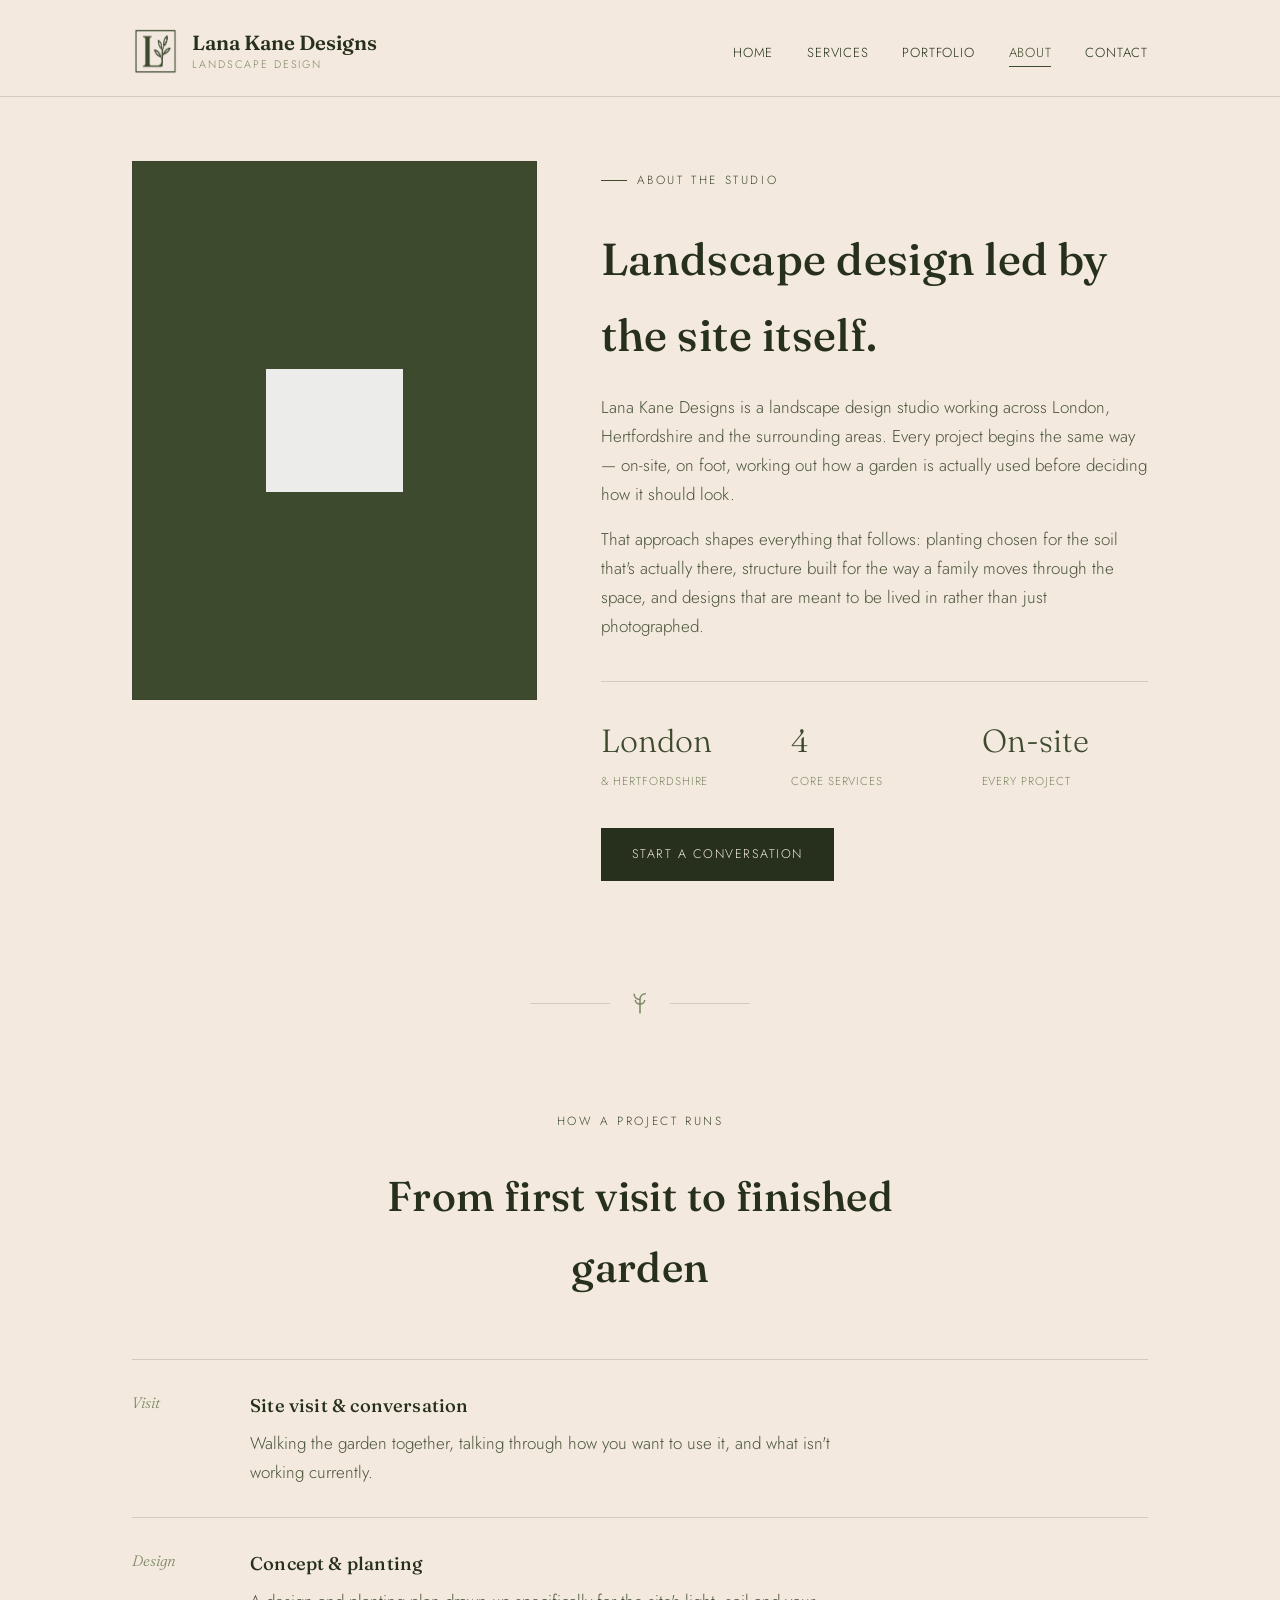
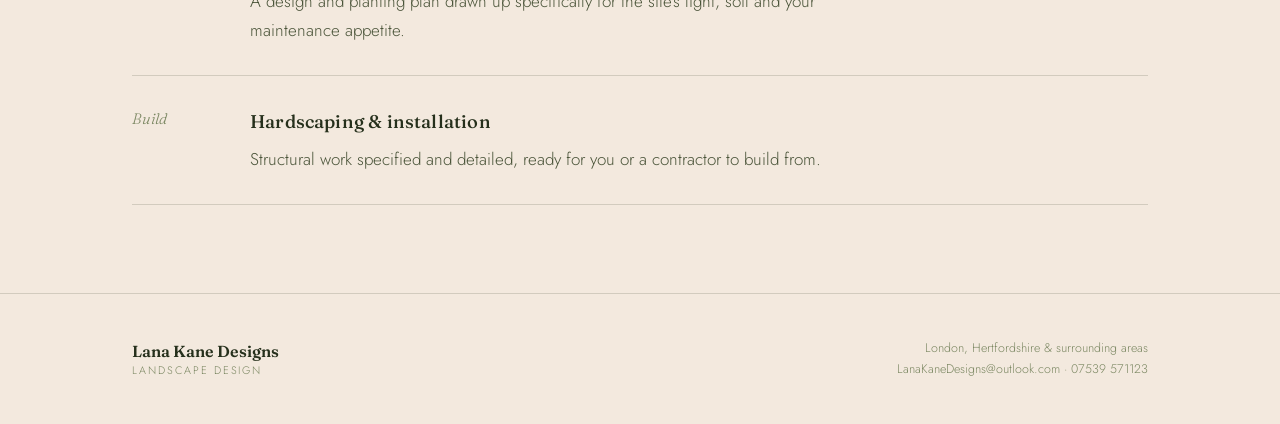
==== commit 324e8e4a: "Add files via upload" ====
--- a/about.html
+++ b/about.html
@@ -3,8 +3,8 @@
 <head>
 <meta charset="UTF-8">
 <meta name="viewport" content="width=device-width, initial-scale=1.0">
-<title>About | Lana Kane Designs</title>
-<meta name="description" content="About the landscape designer behind Lana Kane Designs: a passion for plants, outdoor spaces and gardens made around the person they are for.">
+<title>About — Lana Kane Designs</title>
+<meta name="description" content="About Lana Kane Designs, a landscape design studio working across London, Hertfordshire and the surrounding areas.">
 <link rel="icon" href="images/logo.png">
 <link rel="stylesheet" href="style.css">
 </head>
@@ -32,48 +32,74 @@
 </header>
 
 <main>
-
   <section style="padding-top:64px;">
     <div class="wrap about-grid">
-      <div class="about-photo">
-        <img src="images/about-portrait.jpg" alt="Portrait of the landscape designer smiling">
+      <div class="about-portrait" aria-hidden="true">
+        <img src="images/logo.png" alt="">
       </div>
       <div>
-        <span class="eyebrow">About me</span>
-        <h1 style="font-family:'Fraunces',serif; font-weight:500; font-size:clamp(2rem,3.6vw,2.8rem); margin-top:12px;">Gardens are where I am happiest.</h1>
-        <p style="margin-top:20px; color:#4a5439;">I have always been happiest outside. When I am not working on a garden, I am usually in my own, with my hands in the soil. And when my hands are clean, you will find me looking out at it, either admiring the beauty of nature or, more likely, already thinking about the next project.</p>
-        <p style="margin-top:16px; color:#4a5439;">Plants are my real passion. I love learning about them: what grows well where, what thrives in shade or in full sun, what looks beautiful together, and what will still look good years from now. Knowing what works in which space is what turns a lovely idea into a garden that lasts.</p>
-        <p style="margin-top:16px; color:#4a5439;">What I love most is making outdoor spaces feel like rooms. Places with their own atmosphere, where people feel comfortable and want to spend time. I want every garden I make to be a thing of beauty and to be practical too, because a garden that looks lovely but does not suit how you live will never get used.</p>
-        <p style="margin-top:16px; color:#4a5439;">That is why no two of my gardens are the same. Each one is shaped around the person it is for: how you use the space, how much maintenance you are happy to take on, and how you want to feel when you step outside.</p>
+        <span class="eyebrow">About the studio</span>
+        <h1 style="font-family:'Fraunces',serif; font-weight:500; font-size:clamp(2rem,3.6vw,2.8rem); margin-top:12px;">Landscape design led by the site itself.</h1>
+        <p style="margin-top:20px; color:#4a5439;">Lana Kane Designs is a landscape design studio working across London, Hertfordshire and the surrounding areas. Every project begins the same way — on-site, on foot, working out how a garden is actually used before deciding how it should look.</p>
+        <p style="margin-top:16px; color:#4a5439;">That approach shapes everything that follows: planting chosen for the soil that's actually there, structure built for the way a family moves through the space, and designs that are meant to be lived in rather than just photographed.</p>
+
+        <div class="about-stats">
+          <div class="about-stat">
+            <div class="num">London</div>
+            <div class="label">&amp; Hertfordshire</div>
+          </div>
+          <div class="about-stat">
+            <div class="num">4</div>
+            <div class="label">Core services</div>
+          </div>
+          <div class="about-stat">
+            <div class="num">On-site</div>
+            <div class="label">Every project</div>
+          </div>
+        </div>
+
+        <a href="contact.html" class="btn" style="margin-top:36px;">Start a conversation</a>
       </div>
     </div>
   </section>
 
-  <div class="flower-banner">
-    <img src="images/about-flowers.jpg" alt="Bellflowers and lamb's ear growing in a garden border">
+  <div class="sprig-divider" style="margin:20px auto 0;" aria-hidden="true">
+    <span class="line"></span>
+    <svg viewBox="0 0 24 24" fill="none" stroke="currentColor" stroke-width="1.3"><path d="M12 21V9M12 9c0-3 2-5 5-5M12 9C9 9 7 7 7 4M12 13c2.2 0 4-1.6 4-3.5M12 13c-2.2 0-4-1.6-4-3.5"/></svg>
+    <span class="line"></span>
   </div>
 
   <section>
     <div class="wrap">
       <div class="section-head">
-        <span class="eyebrow">Wherever you are starting</span>
-        <h2>Whatever your starting point</h2>
-        <p>Some people arrive with a very clear picture. Others just know they want to enjoy their space more.</p>
+        <span class="eyebrow">How a project runs</span>
+        <h2>From first visit to finished garden</h2>
       </div>
-      <div class="duo">
-        <div class="duo-panel">
-          <h3>You know exactly what you want</h3>
-          <p>Tell me your vision and I will help make it real, working out what is possible in your space and how to get every detail right.</p>
+      <div class="approach-list">
+        <div class="approach-row">
+          <span class="stage">Visit</span>
+          <div>
+            <h3>Site visit &amp; conversation</h3>
+            <p>Walking the garden together, talking through how you want to use it, and what isn't working currently.</p>
+          </div>
         </div>
-        <div class="duo-panel">
-          <h3>You want a space that feels good</h3>
-          <p>If you do not know where to start, that is completely fine. Most people do not. We will talk about how you live and what you love, and I will take it from there.</p>
+        <div class="approach-row">
+          <span class="stage">Design</span>
+          <div>
+            <h3>Concept &amp; planting</h3>
+            <p>A design and planting plan drawn up specifically for the site's light, soil and your maintenance appetite.</p>
+          </div>
+        </div>
+        <div class="approach-row">
+          <span class="stage">Build</span>
+          <div>
+            <h3>Hardscaping &amp; installation</h3>
+            <p>Structural work specified and detailed, ready for you or a contractor to build from.</p>
+          </div>
         </div>
       </div>
-      <p class="about-closing">Whichever describes you, I am the person for your project.</p>
     </div>
   </section>
-
 </main>
 
 <footer>
--- a/style.css
+++ b/style.css
@@ -696,11 +696,18 @@
 
 /* ---------- About page photo and flower banner ---------- */
 
-.about-photo { margin: 0; }
+.about-photo {
+  aspect-ratio: 4/5;
+  overflow: hidden;
+  border: 1px solid var(--line);
+  padding: 12px;
+  background: var(--paper);
+}
 .about-photo img {
-  display: block;
   width: 100%;
-  height: auto;
+  height: 100%;
+  object-fit: cover;
+  object-position: 50% 25%;
 }
 
 .flower-banner { margin-top: 24px; }
@@ -769,13 +776,13 @@
 
 /* ---------- Photos on the home, services and contact pages (shown whole, never cropped) ---------- */
 
-.hero-photo { margin: 0; }
-.hero-photo img {
-  display: block;
-  width: 100%;
-  height: auto;
-  box-shadow: 0 28px 50px -30px rgba(38, 48, 28, 0.45);
-}
+.hero-photo {
+  margin: 0;
+  border: 1px solid var(--line);
+  padding: 18px;
+  background: var(--paper);
+}
+.hero-photo img { display: block; width: 100%; height: auto; }
 
 .services-intro {
   display: grid;
@@ -793,134 +800,3 @@
   .services-intro { grid-template-columns: 1fr; gap: 32px; }
   .si-photo { max-width: 240px; }
 }
-
-
-/* ---------- Service tiles ---------- */
-
-.tiles {
-  display: grid;
-  grid-template-columns: repeat(6, 1fr);
-  gap: 28px;
-}
-.tile {
-  grid-column: span 2;
-  background: var(--paper);
-  border: 1px solid var(--line);
-  display: flex;
-  flex-direction: column;
-}
-.tile:nth-child(n+4) { grid-column: span 3; }
-.tile img {
-  display: block;
-  width: 100%;
-  aspect-ratio: 3 / 2;
-  object-fit: cover;
-}
-.tile-body { padding: 26px 26px 30px; }
-.tile h3 { font-size: 1.3rem; margin-bottom: 10px; }
-.tile p { margin: 0; color: #4a5439; font-size: 0.95rem; }
-.tile .tile-best {
-  margin-top: 16px;
-  padding-top: 14px;
-  border-top: 1px solid var(--line);
-  font-size: 0.88rem;
-  color: var(--forest);
-}
-.tile .tile-best span {
-  font-size: 0.68rem;
-  letter-spacing: 0.14em;
-  text-transform: uppercase;
-  color: var(--sage);
-  margin-right: 8px;
-}
-
-@media (max-width: 880px) {
-  .tiles { grid-template-columns: 1fr 1fr; }
-  .tile, .tile:nth-child(n+4) { grid-column: span 1; }
-  .tile:last-child { grid-column: span 2; }
-}
-@media (max-width: 560px) {
-  .tiles { grid-template-columns: 1fr; }
-  .tile:last-child { grid-column: span 1; }
-}
-
-/* ---------- Portfolio: cover photos that open the full project ---------- */
-
-.project-grid {
-  display: grid;
-  grid-template-columns: 1fr 1fr;
-  gap: 28px;
-}
-.project-card {
-  position: relative;
-  display: block;
-  padding: 0;
-  border: 0;
-  background: var(--forest);
-  cursor: pointer;
-  aspect-ratio: 4 / 3;
-  overflow: hidden;
-  font: inherit;
-  text-align: left;
-  color: var(--cream);
-}
-.project-card img {
-  display: block;
-  width: 100%;
-  height: 100%;
-  object-fit: cover;
-  transition: transform 0.6s ease;
-}
-.project-card:hover img,
-.project-card:focus-visible img { transform: scale(1.04); }
-.project-card-label {
-  position: absolute;
-  left: 0; right: 0; bottom: 0;
-  padding: 64px 24px 22px;
-  background: linear-gradient(to top, rgba(26, 34, 18, 0.85), rgba(26, 34, 18, 0));
-  display: flex;
-  flex-direction: column;
-  gap: 4px;
-}
-.pc-title { font-family: 'Fraunces', serif; font-size: 1.35rem; }
-.pc-more {
-  font-size: 0.72rem;
-  letter-spacing: 0.14em;
-  text-transform: uppercase;
-  opacity: 0.88;
-}
-@media (max-width: 620px) {
-  .project-grid { grid-template-columns: 1fr; }
-}
-
-.project-dialog {
-  border: 0;
-  padding: 0;
-  background: var(--cream);
-  color: var(--ink);
-  width: min(1100px, 94vw);
-  max-height: 92vh;
-  overflow: auto;
-}
-.project-dialog::backdrop { background: rgba(26, 34, 18, 0.78); }
-.pd-inner { position: relative; padding: 44px 44px 52px; }
-.pd-inner h2 { font-size: clamp(1.6rem, 3vw, 2.2rem); margin-bottom: 14px; padding-right: 110px; }
-.pd-text { max-width: 64ch; color: #40492f; margin: 0 0 30px; }
-.pd-close {
-  position: absolute;
-  top: 18px; right: 18px;
-  padding: 9px 18px;
-  background: transparent;
-  border: 1px solid var(--ink);
-  color: var(--ink);
-  font: inherit;
-  font-size: 0.74rem;
-  letter-spacing: 0.12em;
-  text-transform: uppercase;
-  cursor: pointer;
-}
-.pd-close:hover { background: var(--ink); color: var(--cream); }
-@media (max-width: 560px) {
-  .pd-inner { padding: 64px 18px 32px; }
-  .pd-inner h2 { padding-right: 0; }
-}
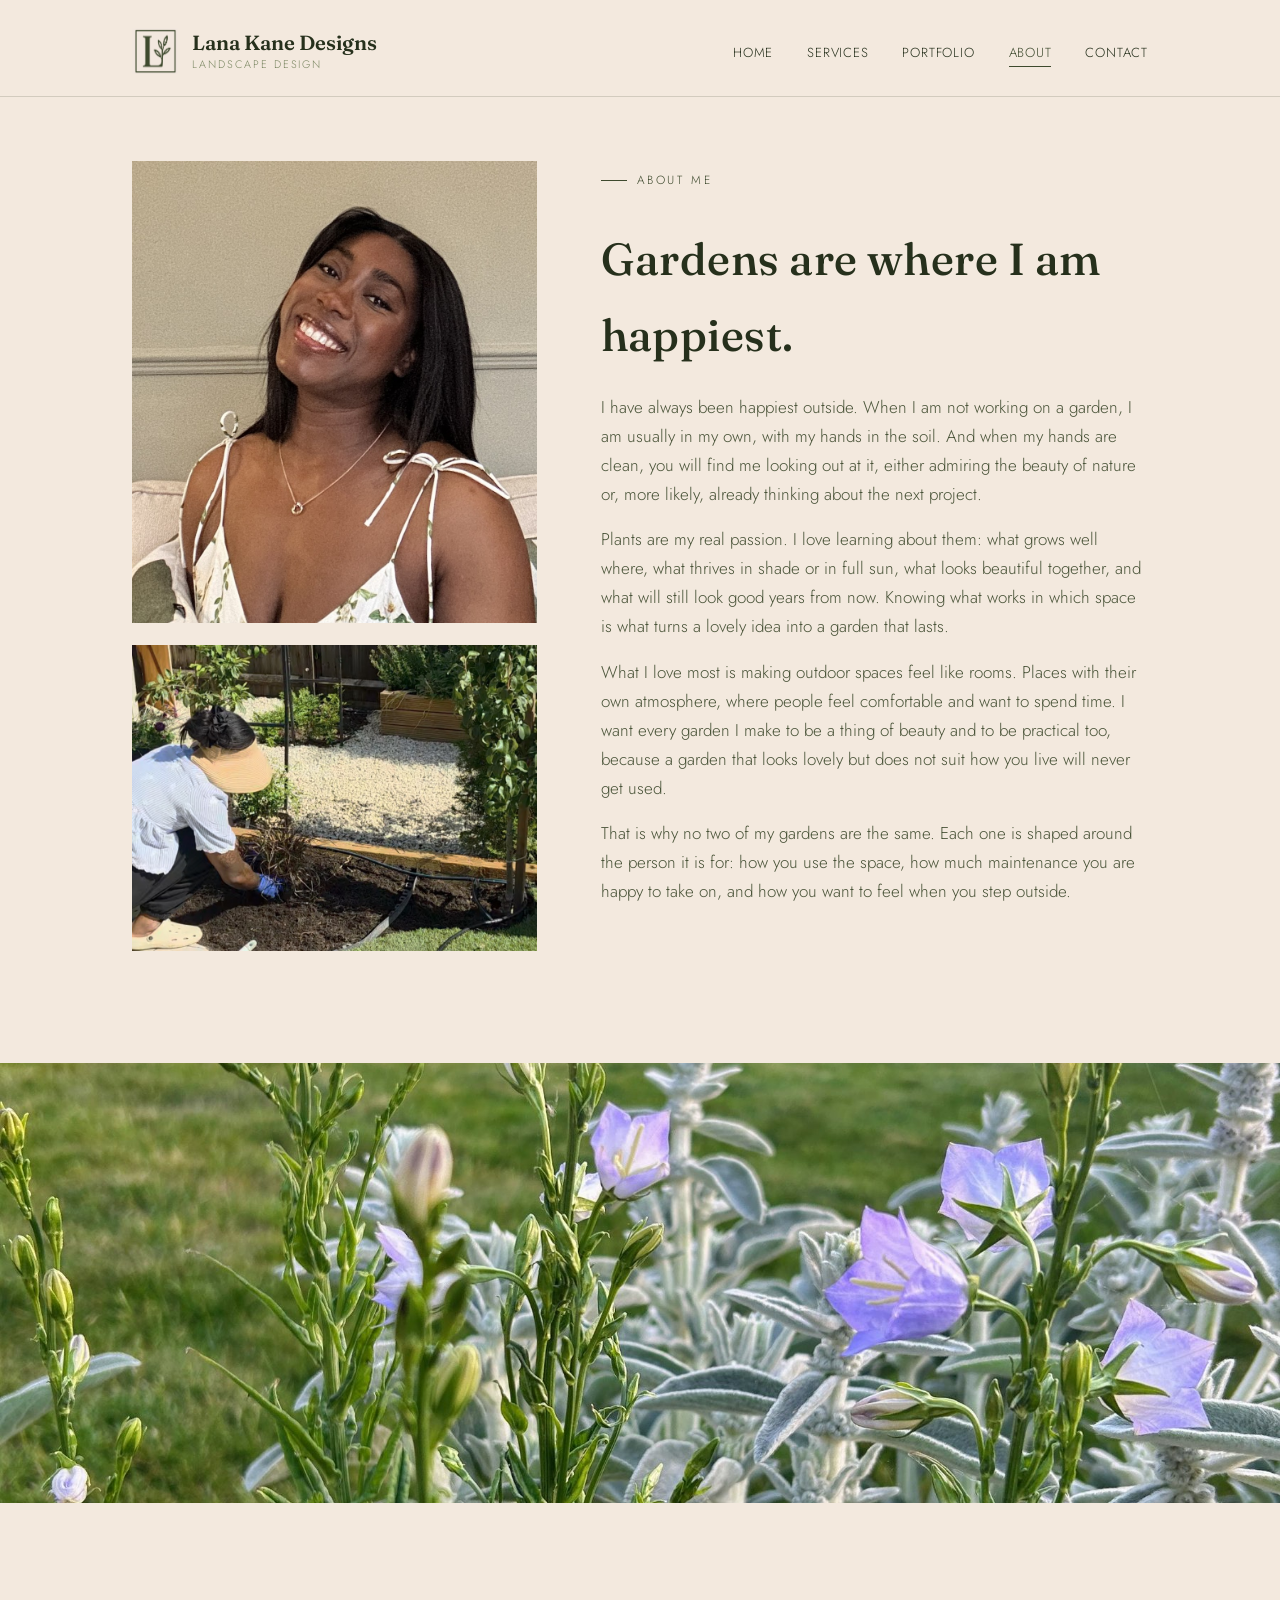
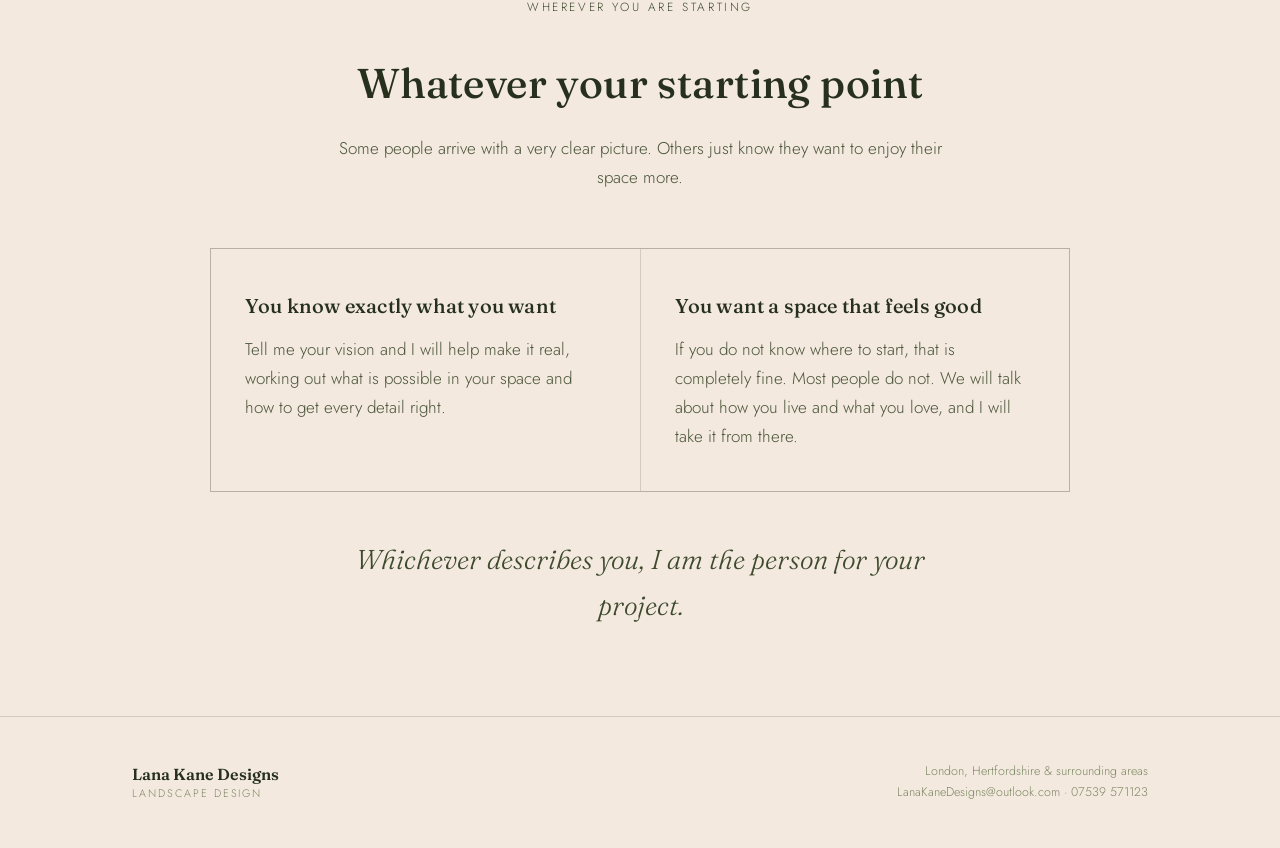
==== commit 618d120b: "Add files via upload" ====
--- a/about.html
+++ b/about.html
@@ -3,8 +3,8 @@
 <head>
 <meta charset="UTF-8">
 <meta name="viewport" content="width=device-width, initial-scale=1.0">
-<title>About — Lana Kane Designs</title>
-<meta name="description" content="About Lana Kane Designs, a landscape design studio working across London, Hertfordshire and the surrounding areas.">
+<title>About | Lana Kane Designs</title>
+<meta name="description" content="About the landscape designer behind Lana Kane Designs: a passion for plants, outdoor spaces and gardens made around the person they are for.">
 <link rel="icon" href="images/logo.png">
 <link rel="stylesheet" href="style.css">
 </head>
@@ -32,74 +32,53 @@
 </header>
 
 <main>
+
   <section style="padding-top:64px;">
     <div class="wrap about-grid">
-      <div class="about-portrait" aria-hidden="true">
-        <img src="images/logo.png" alt="">
+      <div class="about-photos">
+        <figure class="about-photo">
+          <img src="images/about-portrait.jpg" alt="Portrait of the landscape designer smiling">
+        </figure>
+        <figure class="about-photo">
+          <img src="images/about-planting.jpg" alt="The landscape designer planting a border by hand, with a drip irrigation line laid across the soil">
+        </figure>
       </div>
       <div>
-        <span class="eyebrow">About the studio</span>
-        <h1 style="font-family:'Fraunces',serif; font-weight:500; font-size:clamp(2rem,3.6vw,2.8rem); margin-top:12px;">Landscape design led by the site itself.</h1>
-        <p style="margin-top:20px; color:#4a5439;">Lana Kane Designs is a landscape design studio working across London, Hertfordshire and the surrounding areas. Every project begins the same way — on-site, on foot, working out how a garden is actually used before deciding how it should look.</p>
-        <p style="margin-top:16px; color:#4a5439;">That approach shapes everything that follows: planting chosen for the soil that's actually there, structure built for the way a family moves through the space, and designs that are meant to be lived in rather than just photographed.</p>
-
-        <div class="about-stats">
-          <div class="about-stat">
-            <div class="num">London</div>
-            <div class="label">&amp; Hertfordshire</div>
-          </div>
-          <div class="about-stat">
-            <div class="num">4</div>
-            <div class="label">Core services</div>
-          </div>
-          <div class="about-stat">
-            <div class="num">On-site</div>
-            <div class="label">Every project</div>
-          </div>
-        </div>
-
-        <a href="contact.html" class="btn" style="margin-top:36px;">Start a conversation</a>
+        <span class="eyebrow">About me</span>
+        <h1 style="font-family:'Fraunces',serif; font-weight:500; font-size:clamp(2rem,3.6vw,2.8rem); margin-top:12px;">Gardens are where I am happiest.</h1>
+        <p style="margin-top:20px; color:#4a5439;">I have always been happiest outside. When I am not working on a garden, I am usually in my own, with my hands in the soil. And when my hands are clean, you will find me looking out at it, either admiring the beauty of nature or, more likely, already thinking about the next project.</p>
+        <p style="margin-top:16px; color:#4a5439;">Plants are my real passion. I love learning about them: what grows well where, what thrives in shade or in full sun, what looks beautiful together, and what will still look good years from now. Knowing what works in which space is what turns a lovely idea into a garden that lasts.</p>
+        <p style="margin-top:16px; color:#4a5439;">What I love most is making outdoor spaces feel like rooms. Places with their own atmosphere, where people feel comfortable and want to spend time. I want every garden I make to be a thing of beauty and to be practical too, because a garden that looks lovely but does not suit how you live will never get used.</p>
+        <p style="margin-top:16px; color:#4a5439;">That is why no two of my gardens are the same. Each one is shaped around the person it is for: how you use the space, how much maintenance you are happy to take on, and how you want to feel when you step outside.</p>
       </div>
     </div>
   </section>
 
-  <div class="sprig-divider" style="margin:20px auto 0;" aria-hidden="true">
-    <span class="line"></span>
-    <svg viewBox="0 0 24 24" fill="none" stroke="currentColor" stroke-width="1.3"><path d="M12 21V9M12 9c0-3 2-5 5-5M12 9C9 9 7 7 7 4M12 13c2.2 0 4-1.6 4-3.5M12 13c-2.2 0-4-1.6-4-3.5"/></svg>
-    <span class="line"></span>
+  <div class="flower-banner">
+    <img src="images/about-flowers.jpg" alt="Bellflowers and lamb's ear growing in a garden border">
   </div>
 
   <section>
     <div class="wrap">
       <div class="section-head">
-        <span class="eyebrow">How a project runs</span>
-        <h2>From first visit to finished garden</h2>
+        <span class="eyebrow">Wherever you are starting</span>
+        <h2>Whatever your starting point</h2>
+        <p>Some people arrive with a very clear picture. Others just know they want to enjoy their space more.</p>
       </div>
-      <div class="approach-list">
-        <div class="approach-row">
-          <span class="stage">Visit</span>
-          <div>
-            <h3>Site visit &amp; conversation</h3>
-            <p>Walking the garden together, talking through how you want to use it, and what isn't working currently.</p>
-          </div>
+      <div class="duo">
+        <div class="duo-panel">
+          <h3>You know exactly what you want</h3>
+          <p>Tell me your vision and I will help make it real, working out what is possible in your space and how to get every detail right.</p>
         </div>
-        <div class="approach-row">
-          <span class="stage">Design</span>
-          <div>
-            <h3>Concept &amp; planting</h3>
-            <p>A design and planting plan drawn up specifically for the site's light, soil and your maintenance appetite.</p>
-          </div>
-        </div>
-        <div class="approach-row">
-          <span class="stage">Build</span>
-          <div>
-            <h3>Hardscaping &amp; installation</h3>
-            <p>Structural work specified and detailed, ready for you or a contractor to build from.</p>
-          </div>
+        <div class="duo-panel">
+          <h3>You want a space that feels good</h3>
+          <p>If you do not know where to start, that is completely fine. Most people do not. We will talk about how you live and what you love, and I will take it from there.</p>
         </div>
       </div>
+      <p class="about-closing">Whichever describes you, I am the person for your project.</p>
     </div>
   </section>
+
 </main>
 
 <footer>
--- a/style.css
+++ b/style.css
@@ -696,18 +696,11 @@
 
 /* ---------- About page photo and flower banner ---------- */
 
-.about-photo {
-  aspect-ratio: 4/5;
-  overflow: hidden;
-  border: 1px solid var(--line);
-  padding: 12px;
-  background: var(--paper);
-}
+.about-photo { margin: 0; }
 .about-photo img {
-  width: 100%;
-  height: 100%;
-  object-fit: cover;
-  object-position: 50% 25%;
+  display: block;
+  width: 100%;
+  height: auto;
 }
 
 .flower-banner { margin-top: 24px; }
@@ -776,13 +769,13 @@
 
 /* ---------- Photos on the home, services and contact pages (shown whole, never cropped) ---------- */
 
-.hero-photo {
-  margin: 0;
-  border: 1px solid var(--line);
-  padding: 18px;
-  background: var(--paper);
-}
-.hero-photo img { display: block; width: 100%; height: auto; }
+.hero-photo { margin: 0; }
+.hero-photo img {
+  display: block;
+  width: 100%;
+  height: auto;
+  box-shadow: 0 28px 50px -30px rgba(38, 48, 28, 0.45);
+}
 
 .services-intro {
   display: grid;
@@ -800,3 +793,152 @@
   .services-intro { grid-template-columns: 1fr; gap: 32px; }
   .si-photo { max-width: 240px; }
 }
+
+
+/* ---------- Service tiles ---------- */
+
+.tiles {
+  display: grid;
+  grid-template-columns: repeat(6, 1fr);
+  gap: 28px;
+}
+.tile {
+  grid-column: span 2;
+  background: var(--paper);
+  border: 1px solid var(--line);
+  display: flex;
+  flex-direction: column;
+}
+.tile:nth-child(n+4) { grid-column: span 3; }
+.tile img {
+  display: block;
+  width: 100%;
+  aspect-ratio: 3 / 2;
+  object-fit: cover;
+}
+.tile-body { padding: 26px 26px 30px; }
+.tile h3 { font-size: 1.3rem; margin-bottom: 10px; }
+.tile p { margin: 0; color: #4a5439; font-size: 0.95rem; }
+.tile .tile-best {
+  margin-top: 16px;
+  padding-top: 14px;
+  border-top: 1px solid var(--line);
+  font-size: 0.88rem;
+  color: var(--forest);
+}
+.tile .tile-best span {
+  font-size: 0.68rem;
+  letter-spacing: 0.14em;
+  text-transform: uppercase;
+  color: var(--sage);
+  margin-right: 8px;
+}
+
+@media (max-width: 880px) {
+  .tiles { grid-template-columns: 1fr 1fr; }
+  .tile, .tile:nth-child(n+4) { grid-column: span 1; }
+  .tile:last-child { grid-column: span 2; }
+}
+@media (max-width: 560px) {
+  .tiles { grid-template-columns: 1fr; }
+  .tile:last-child { grid-column: span 1; }
+}
+
+/* ---------- Portfolio: cover photos that open the full project ---------- */
+
+.project-grid {
+  display: grid;
+  grid-template-columns: 1fr 1fr;
+  gap: 28px;
+}
+.project-card {
+  position: relative;
+  display: block;
+  padding: 0;
+  border: 0;
+  background: var(--forest);
+  cursor: pointer;
+  aspect-ratio: 4 / 3;
+  overflow: hidden;
+  font: inherit;
+  text-align: left;
+  color: var(--cream);
+}
+.project-card img {
+  display: block;
+  width: 100%;
+  height: 100%;
+  object-fit: cover;
+  transition: transform 0.6s ease;
+}
+.project-card:hover img,
+.project-card:focus-visible img { transform: scale(1.04); }
+.project-card-label {
+  position: absolute;
+  left: 0; right: 0; bottom: 0;
+  padding: 64px 24px 22px;
+  background: linear-gradient(to top, rgba(26, 34, 18, 0.85), rgba(26, 34, 18, 0));
+  display: flex;
+  flex-direction: column;
+  gap: 4px;
+}
+.pc-title { font-family: 'Fraunces', serif; font-size: 1.35rem; }
+.pc-more {
+  font-size: 0.72rem;
+  letter-spacing: 0.14em;
+  text-transform: uppercase;
+  opacity: 0.88;
+}
+@media (max-width: 620px) {
+  .project-grid { grid-template-columns: 1fr; }
+}
+
+.project-dialog {
+  border: 0;
+  padding: 0;
+  background: var(--cream);
+  color: var(--ink);
+  width: min(1100px, 94vw);
+  max-height: 92vh;
+  overflow: auto;
+}
+.project-dialog::backdrop { background: rgba(26, 34, 18, 0.78); }
+.pd-inner { position: relative; padding: 44px 44px 52px; }
+.pd-inner h2 { font-size: clamp(1.6rem, 3vw, 2.2rem); margin-bottom: 14px; padding-right: 110px; }
+.pd-text { max-width: 64ch; color: #40492f; margin: 0 0 30px; }
+.pd-close {
+  position: absolute;
+  top: 18px; right: 18px;
+  padding: 9px 18px;
+  background: transparent;
+  border: 1px solid var(--ink);
+  color: var(--ink);
+  font: inherit;
+  font-size: 0.74rem;
+  letter-spacing: 0.12em;
+  text-transform: uppercase;
+  cursor: pointer;
+}
+.pd-close:hover { background: var(--ink); color: var(--cream); }
+@media (max-width: 560px) {
+  .pd-inner { padding: 64px 18px 32px; }
+  .pd-inner h2 { padding-right: 0; }
+}
+
+/* ---------- Home page video (shows the patio photo until the video loads) ---------- */
+
+.hero-video { margin: 0; }
+.hero-video video {
+  display: block;
+  width: 100%;
+  max-width: 320px;
+  height: auto;
+  aspect-ratio: 9 / 16;
+  margin: 0 auto;
+  background: var(--forest);
+  box-shadow: 0 28px 50px -30px rgba(38, 48, 28, 0.45);
+}
+
+/* ---------- About page: two photos stacked in the left column ---------- */
+
+.about-photos { display: flex; flex-direction: column; gap: 22px; }
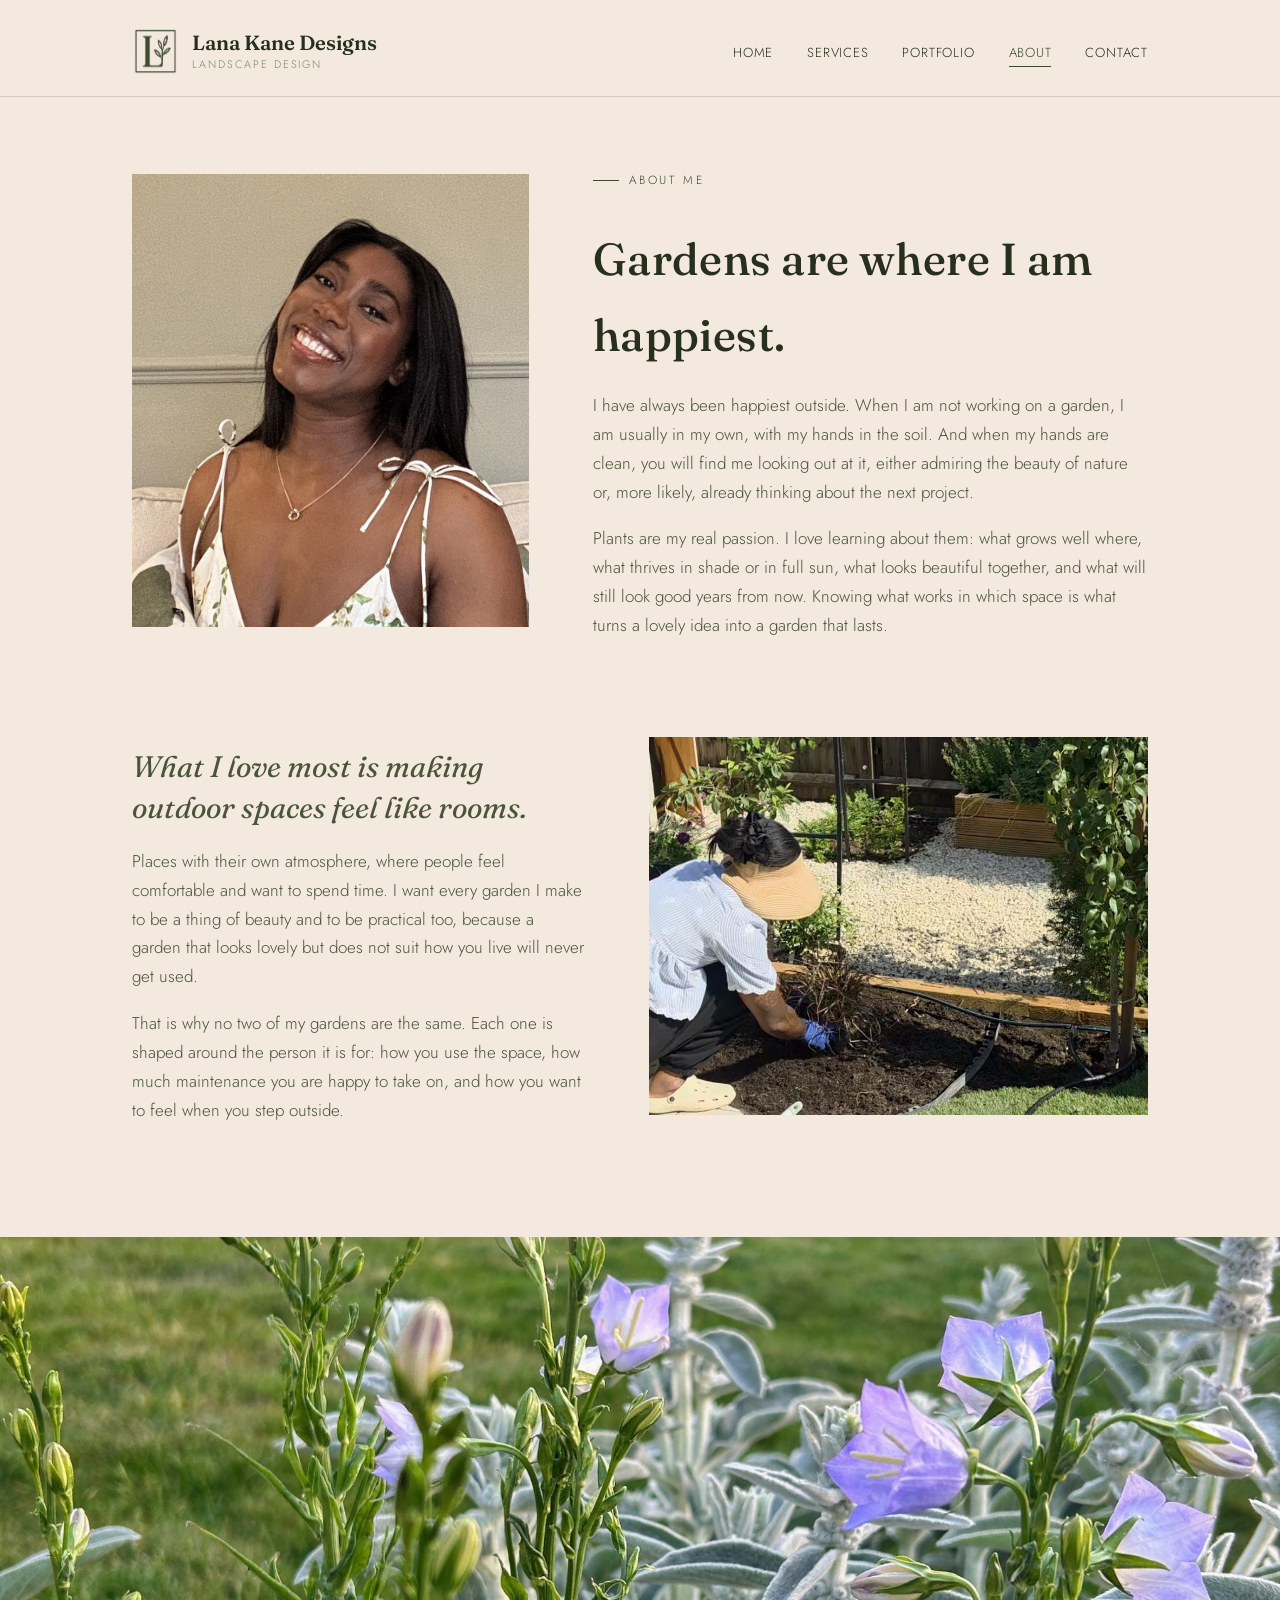
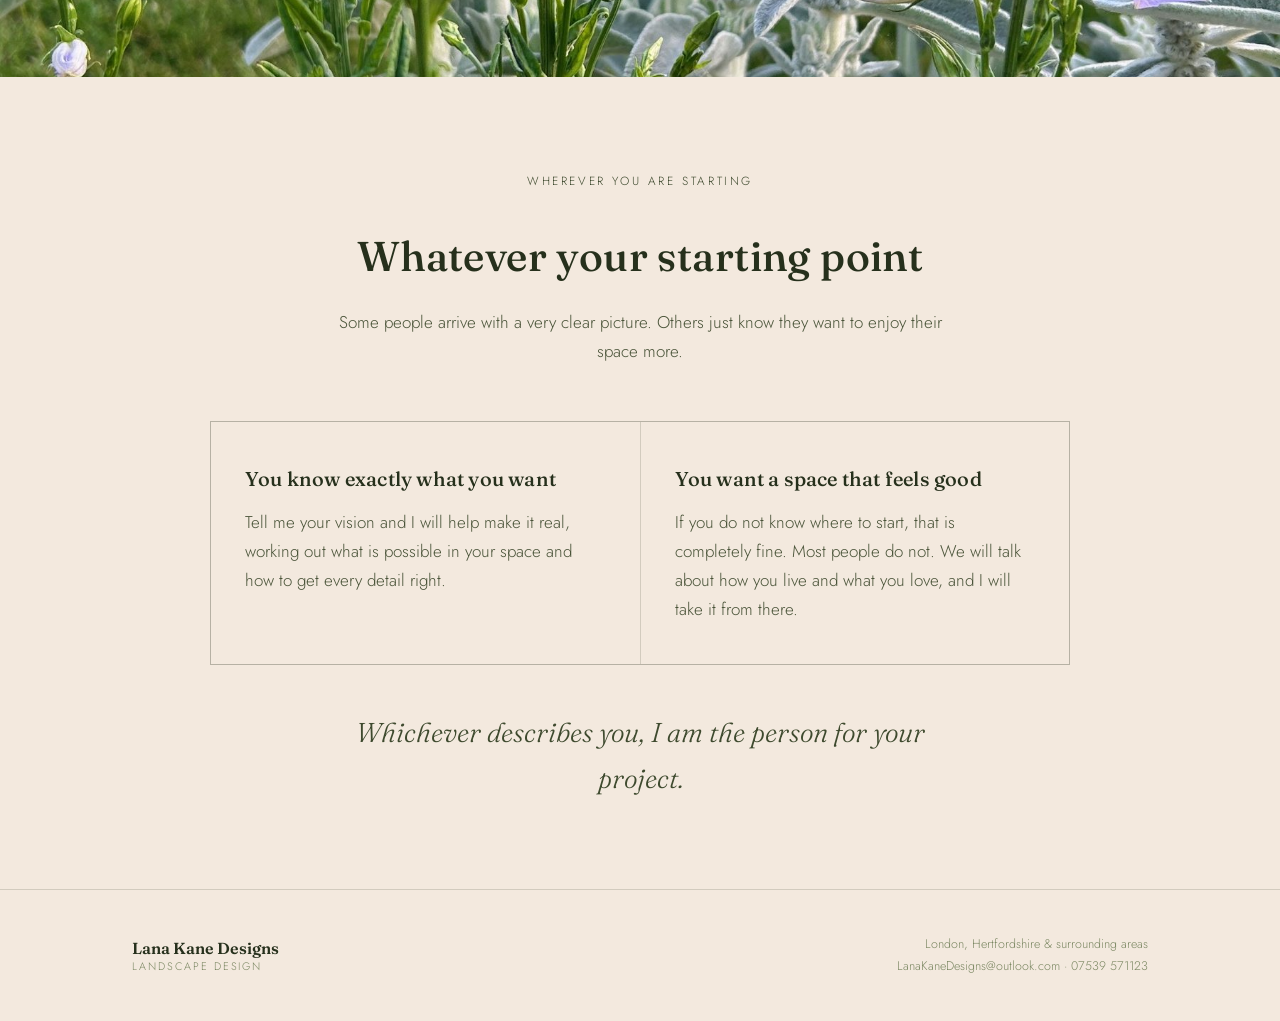
==== commit e65f32f7: "Add files via upload" ====
--- a/about.html
+++ b/about.html
@@ -7,6 +7,19 @@
 <meta name="description" content="About the landscape designer behind Lana Kane Designs: a passion for plants, outdoor spaces and gardens made around the person they are for.">
 <link rel="icon" href="images/logo.png">
 <link rel="stylesheet" href="style.css">
+<style>
+  .ab-block { display: grid; grid-template-columns: 5fr 7fr; gap: 64px; align-items: center; }
+  .ab-block.flip { grid-template-columns: 1fr 1.1fr; }
+  .ab-block + .ab-block { margin-top: 88px; }
+  .ab-fig { margin: 0; padding: 0; border: 0; background: none; }
+  .ab-fig img { display: block; width: 100%; height: auto; }
+  .ab-text p { margin: 18px 0 0; color: #4a5439; }
+  .ab-lead { font-family: 'Fraunces', serif; font-style: italic; font-weight: 400; font-size: clamp(1.4rem, 2.4vw, 1.85rem); line-height: 1.4; color: #3E4A2E; margin: 0 0 4px; }
+  @media (max-width: 760px) {
+    .ab-block, .ab-block.flip { grid-template-columns: 1fr; gap: 28px; }
+    .ab-block + .ab-block { margin-top: 56px; }
+  }
+</style>
 </head>
 <body>
 
@@ -34,23 +47,31 @@
 <main>
 
   <section style="padding-top:64px;">
-    <div class="wrap about-grid">
-      <div class="about-photos">
-        <figure class="about-photo">
+    <div class="wrap">
+
+      <div class="ab-block">
+        <figure class="ab-fig">
           <img src="images/about-portrait.jpg" alt="Portrait of the landscape designer smiling">
         </figure>
-        <figure class="about-photo">
+        <div class="ab-text">
+          <span class="eyebrow">About me</span>
+          <h1 style="font-family:'Fraunces',serif; font-weight:500; font-size:clamp(2rem,3.6vw,2.8rem); margin-top:12px;">Gardens are where I am happiest.</h1>
+          <p>I have always been happiest outside. When I am not working on a garden, I am usually in my own, with my hands in the soil. And when my hands are clean, you will find me looking out at it, either admiring the beauty of nature or, more likely, already thinking about the next project.</p>
+          <p>Plants are my real passion. I love learning about them: what grows well where, what thrives in shade or in full sun, what looks beautiful together, and what will still look good years from now. Knowing what works in which space is what turns a lovely idea into a garden that lasts.</p>
+        </div>
+      </div>
+
+      <div class="ab-block flip">
+        <div class="ab-text">
+          <p class="ab-lead">What I love most is making outdoor spaces feel like rooms.</p>
+          <p>Places with their own atmosphere, where people feel comfortable and want to spend time. I want every garden I make to be a thing of beauty and to be practical too, because a garden that looks lovely but does not suit how you live will never get used.</p>
+          <p>That is why no two of my gardens are the same. Each one is shaped around the person it is for: how you use the space, how much maintenance you are happy to take on, and how you want to feel when you step outside.</p>
+        </div>
+        <figure class="ab-fig">
           <img src="images/about-planting.jpg" alt="The landscape designer planting a border by hand, with a drip irrigation line laid across the soil">
         </figure>
       </div>
-      <div>
-        <span class="eyebrow">About me</span>
-        <h1 style="font-family:'Fraunces',serif; font-weight:500; font-size:clamp(2rem,3.6vw,2.8rem); margin-top:12px;">Gardens are where I am happiest.</h1>
-        <p style="margin-top:20px; color:#4a5439;">I have always been happiest outside. When I am not working on a garden, I am usually in my own, with my hands in the soil. And when my hands are clean, you will find me looking out at it, either admiring the beauty of nature or, more likely, already thinking about the next project.</p>
-        <p style="margin-top:16px; color:#4a5439;">Plants are my real passion. I love learning about them: what grows well where, what thrives in shade or in full sun, what looks beautiful together, and what will still look good years from now. Knowing what works in which space is what turns a lovely idea into a garden that lasts.</p>
-        <p style="margin-top:16px; color:#4a5439;">What I love most is making outdoor spaces feel like rooms. Places with their own atmosphere, where people feel comfortable and want to spend time. I want every garden I make to be a thing of beauty and to be practical too, because a garden that looks lovely but does not suit how you live will never get used.</p>
-        <p style="margin-top:16px; color:#4a5439;">That is why no two of my gardens are the same. Each one is shaped around the person it is for: how you use the space, how much maintenance you are happy to take on, and how you want to feel when you step outside.</p>
-      </div>
+
     </div>
   </section>
 
--- a/style.css
+++ b/style.css
@@ -931,7 +931,7 @@
 .hero-video video {
   display: block;
   width: 100%;
-  max-width: 320px;
+  max-width: 210px;
   height: auto;
   aspect-ratio: 9 / 16;
   margin: 0 auto;
@@ -942,3 +942,8 @@
 /* ---------- About page: two photos stacked in the left column ---------- */
 
 .about-photos { display: flex; flex-direction: column; gap: 22px; }
+
+/* smaller video sitting close to the intro text */
+@media (min-width: 561px) {
+  .hero-inner { grid-template-columns: minmax(0, 540px) auto; justify-content: start; gap: 72px; }
+}
